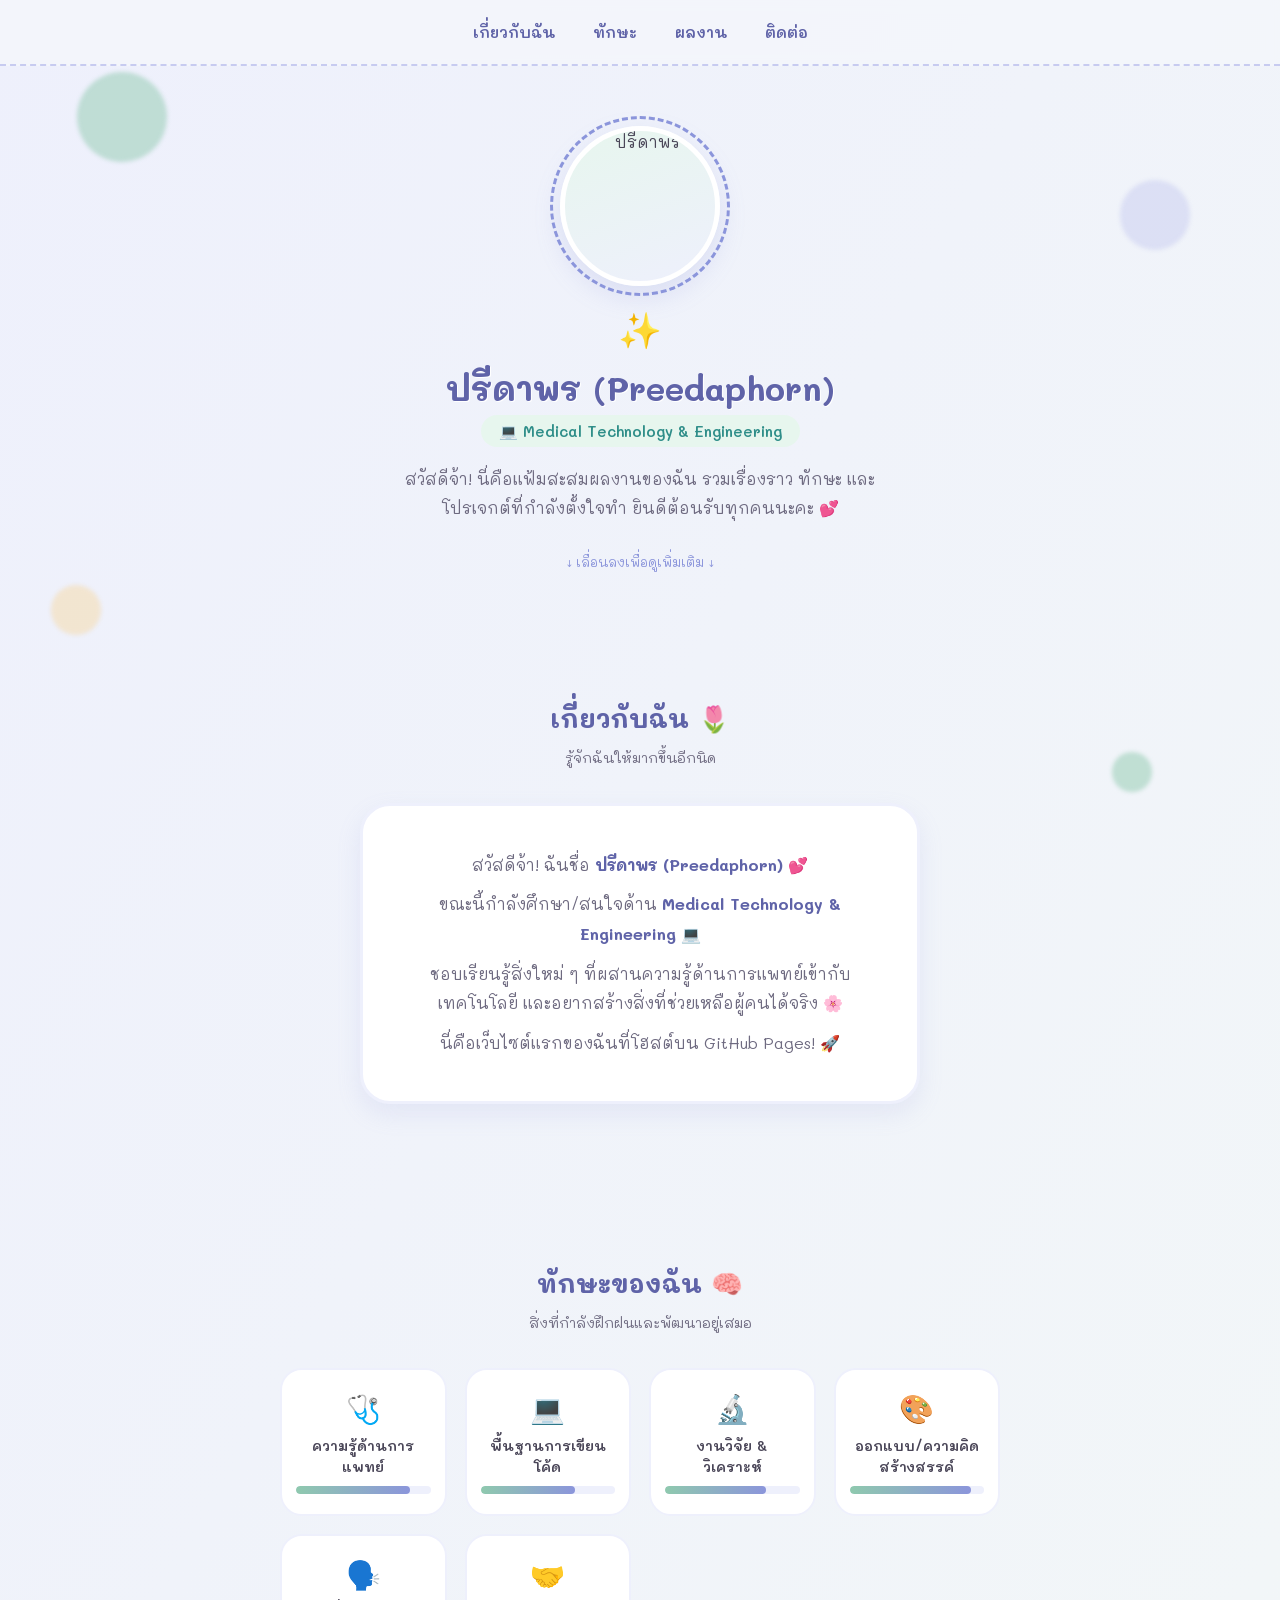
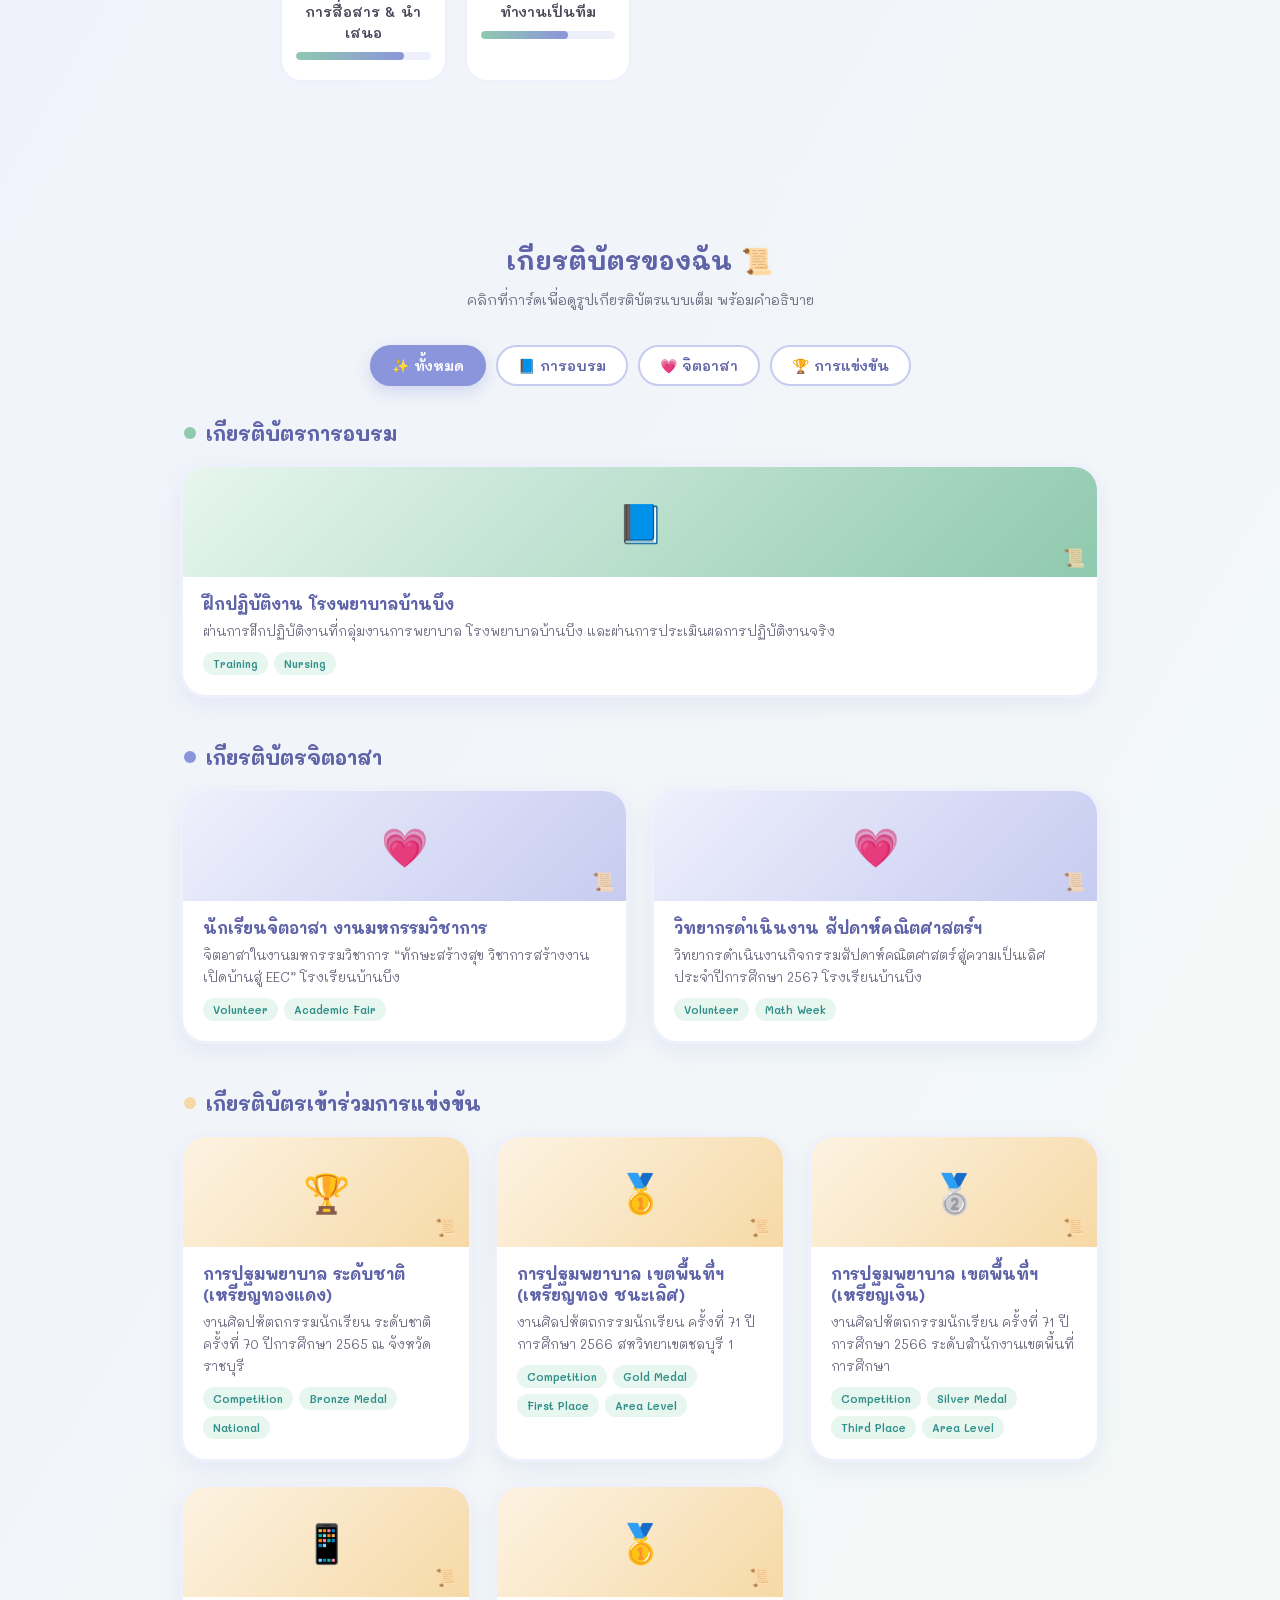
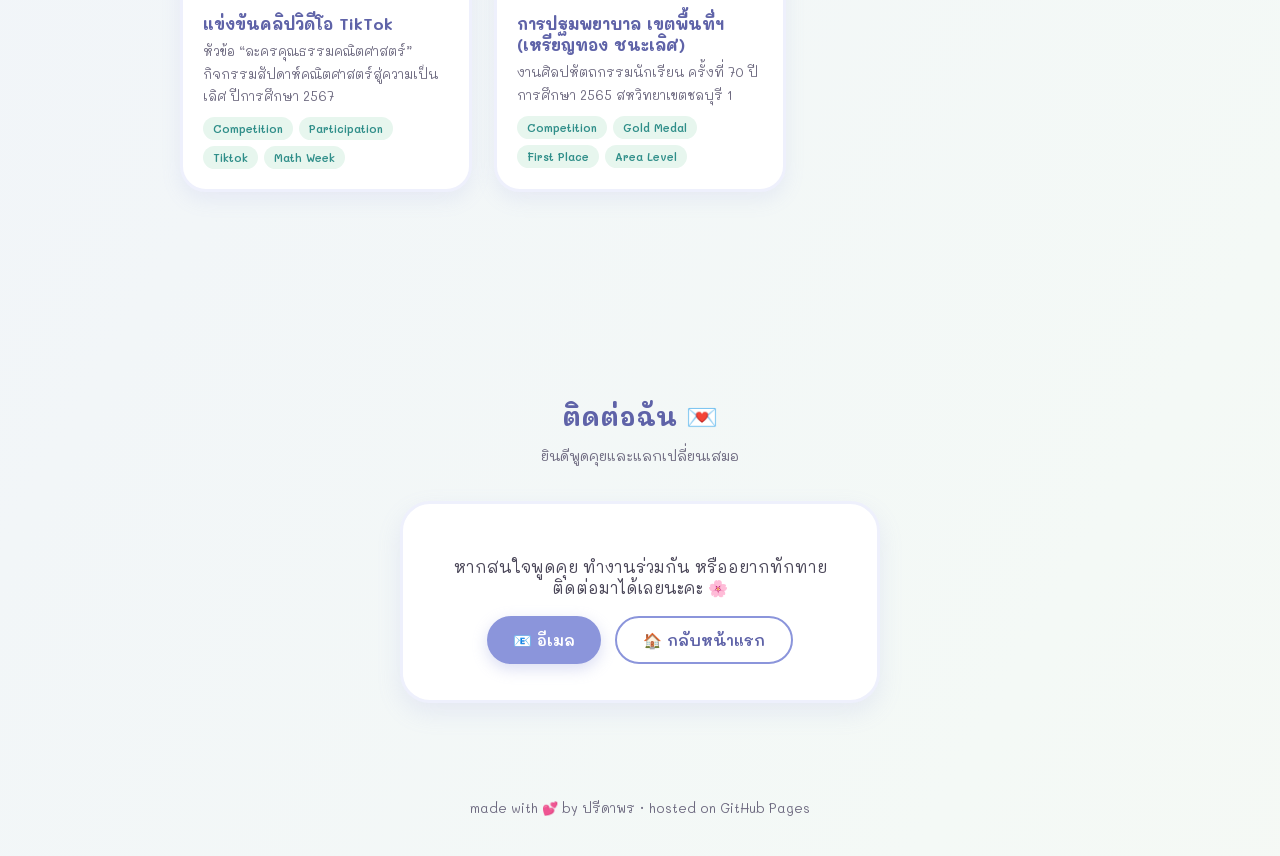
==== index.html @ 50e9978a "Update index.html" ====
<!DOCTYPE html>
<html lang="th">
<head>
<meta charset="UTF-8">
<meta name="viewport" content="width=device-width, initial-scale=1.0">
<title>ปรีดาพร — Portfolio ✨</title>

<link rel="preconnect" href="https://fonts.googleapis.com">
<link rel="preconnect" href="https://fonts.gstatic.com" crossorigin>
<link href="https://fonts.googleapis.com/css2?family=Mali:wght@400;600;700&display=swap" rel="stylesheet">

<style>
    :root{
        --pink: #8B95DB;
        --pink-deep: #5F63A8;
        --pink-pale: #EEF0FC;
        --pink-mid: #C7CBF0;
        --mint: #8FC9AE;
        --mint-pale: #E7F6EE;
        --yellow: #F6D9A6;
        --ink: #4A4658;
        --ink-soft: #6E6A80;
        --paper: #FFFFFF;
    }

    * { box-sizing: border-box; }

    html { scroll-behavior: smooth; }

    body {
        font-family: 'Mali', cursive, sans-serif;
        background: linear-gradient(120deg, #EEF0FC 0%, #F4F9F6 30%, #FBF6EC 60%, #EEF0FC 100%);
        background-size: 300% 300%;
        animation: bgShift 22s ease-in-out infinite;
        color: var(--ink);
        margin: 0;
        overflow-x: hidden;
    }
    @keyframes bgShift {
        0%, 100% { background-position: 0% 50%; }
        50% { background-position: 100% 50%; }
    }
    @media (prefers-reduced-motion: reduce) {
        body { animation: none; }
    }

    /* ---------- floating background blobs ---------- */
    .blob {
        position: fixed;
        border-radius: 50%;
        filter: blur(2px);
        opacity: 0.5;
        z-index: 0;
        animation: float 9s ease-in-out infinite;
    }
    .blob.b1 { width: 90px; height: 90px; background: var(--mint); top: 8%; left: 6%; animation-duration: 10s; }
    .blob.b2 { width: 50px; height: 50px; background: var(--yellow); top: 65%; left: 4%; animation-duration: 7s; animation-delay: 1s; }
    .blob.b3 { width: 70px; height: 70px; background: var(--pink-mid); top: 20%; right: 7%; animation-duration: 8s; animation-delay: 0.5s; }
    .blob.b4 { width: 40px; height: 40px; background: var(--mint); bottom: 12%; right: 10%; animation-duration: 11s; }
    @keyframes float {
        0%, 100% { transform: translateY(0) translateX(0) rotate(0deg); }
        50% { transform: translateY(-24px) translateX(12px) rotate(10deg); }
    }
    @media (prefers-reduced-motion: reduce) {
        .blob { animation: none; }
    }
    @media (max-width: 700px) {
        .blob { display: none; }
    }

    section { position: relative; z-index: 1; padding: 70px 20px; }

    /* ---------- nav ---------- */
    nav {
        position: sticky;
        top: 0;
        z-index: 10;
        display: flex;
        justify-content: center;
        gap: 6px;
        padding: 14px 10px;
        background: rgba(244, 246, 251, 0.85);
        backdrop-filter: blur(6px);
        border-bottom: 2px dashed var(--pink-mid);
        flex-wrap: wrap;
    }
    nav a {
        text-decoration: none;
        color: var(--pink-deep);
        font-weight: 600;
        font-size: 15px;
        padding: 8px 16px;
        border-radius: 20px;
        transition: background 0.25s ease, transform 0.2s ease;
    }
    nav a:hover { background: var(--pink-pale); transform: translateY(-2px); }

    /* ---------- hero ---------- */
    .hero {
        text-align: center;
        padding-top: 60px;
        padding-bottom: 40px;
    }
    .avatar-wrap {
        position: relative;
        width: 160px;
        height: 160px;
        margin: 0 auto 20px;
    }
    .avatar-ring {
        position: absolute;
        inset: -10px;
        border: 3px dashed var(--pink);
        border-radius: 50%;
        animation: spin 16s linear infinite;
    }
    @keyframes spin { to { transform: rotate(360deg); } }
    .avatar {
        width: 100%;
        height: 100%;
        border-radius: 50%;
        background: linear-gradient(160deg, var(--mint-pale), var(--pink-pale));
        display: flex;
        align-items: center;
        justify-content: center;
        overflow: hidden;
        border: 5px solid #fff;
        box-shadow: 0 10px 26px rgba(139, 149, 219, 0.22);
    }
    .avatar img {
        width: 100%;
        height: 100%;
        object-fit: cover;
    }
    .icon-welcome { font-size: 2.2rem; animation: bounce 2.4s ease-in-out infinite; }
    @keyframes bounce { 0%,100% { transform: translateY(0); } 50% { transform: translateY(-8px); } }

    .hero h1 {
        color: var(--pink-deep);
        font-size: 2.1rem;
        margin: 14px 0 6px;
        text-shadow: 1px 1px 0 #fff;
    }
    .hero .role {
        display: inline-block;
        background: var(--mint-pale);
        color: #2F8E89;
        font-weight: 600;
        padding: 6px 18px;
        border-radius: 20px;
        font-size: 15px;
        margin-bottom: 18px;
    }
    .hero p.tag {
        max-width: 480px;
        margin: 0 auto;
        font-size: 16px;
        line-height: 1.8;
        color: var(--ink-soft);
    }

    .scroll-hint {
        margin-top: 30px;
        font-size: 13px;
        color: var(--pink);
        animation: bounce 2s ease-in-out infinite;
    }

    /* ---------- reveal on scroll ---------- */
    .reveal {
        opacity: 0;
        transform: translateY(24px);
        transition: opacity 0.7s ease, transform 0.7s ease;
    }
    .reveal.in-view {
        opacity: 1;
        transform: translateY(0);
    }

    /* ---------- section headers ---------- */
    .section-title {
        text-align: center;
        color: var(--pink-deep);
        font-size: 1.6rem;
        margin-bottom: 8px;
    }
    .section-sub {
        text-align: center;
        color: var(--ink-soft);
        font-size: 14px;
        margin-bottom: 36px;
    }

    .wrap { max-width: 920px; margin: 0 auto; }

    /* ---------- about card ---------- */
    .about-card {
        background: var(--paper);
        border-radius: 30px;
        border: 3px solid var(--pink-pale);
        box-shadow: 0 10px 25px rgba(139, 149, 219, 0.14);
        padding: 34px 30px;
        max-width: 560px;
        margin: 0 auto;
        text-align: center;
        transition: transform 0.3s ease, box-shadow 0.3s ease;
    }
    .about-card:hover {
        transform: translateY(-5px);
        box-shadow: 0 15px 30px rgba(139, 149, 219, 0.22);
    }
    .about-card p { font-size: 16px; line-height: 1.85; color: var(--ink-soft); margin: 10px 0; }
    .about-card strong { color: var(--pink-deep); }

    /* ---------- skills ---------- */
    .skills-grid {
        display: grid;
        grid-template-columns: repeat(auto-fit, minmax(140px, 1fr));
        gap: 18px;
        max-width: 720px;
        margin: 0 auto;
    }
    .skill-chip {
        background: var(--paper);
        border: 2px solid var(--pink-pale);
        border-radius: 22px;
        padding: 20px 14px;
        text-align: center;
        transition: transform 0.25s ease, border-color 0.25s ease, box-shadow 0.25s ease;
    }
    .skill-chip:hover {
        transform: translateY(-6px) rotate(-1deg);
        border-color: var(--pink);
        box-shadow: 0 10px 20px rgba(139, 149, 219, 0.18);
    }
    .skill-chip .emoji { font-size: 28px; display: block; margin-bottom: 8px; }
    .skill-chip .name { font-weight: 600; color: var(--ink); font-size: 14px; }
    .skill-bar-bg {
        background: var(--pink-pale);
        border-radius: 10px;
        height: 8px;
        margin-top: 10px;
        overflow: hidden;
    }
    .skill-bar-fill {
        height: 100%;
        background: linear-gradient(90deg, var(--mint), var(--pink));
        border-radius: 10px;
        width: 0%;
        transition: width 1.2s ease;
    }
    .skill-chip.in-view .skill-bar-fill { width: var(--fill); }

    /* ---------- certificates ---------- */
    .cert-tabs {
        display: flex;
        justify-content: center;
        gap: 10px;
        flex-wrap: wrap;
        margin-bottom: 34px;
    }
    .cert-tab {
        border: 2px solid var(--pink-mid);
        background: var(--paper);
        color: var(--pink-deep);
        font-family: 'Mali', cursive, sans-serif;
        font-weight: 600;
        font-size: 14px;
        padding: 9px 20px;
        border-radius: 22px;
        cursor: pointer;
        transition: all 0.25s ease;
    }
    .cert-tab:hover { transform: translateY(-2px); }
    .cert-tab.active {
        background: var(--pink);
        border-color: var(--pink);
        color: #fff;
        box-shadow: 0 6px 16px rgba(139, 149, 219, 0.3);
    }

    .cert-group { margin-bottom: 46px; }
    .cert-group-title {
        display: flex;
        align-items: center;
        gap: 10px;
        color: var(--pink-deep);
        font-size: 1.25rem;
        margin: 0 0 18px;
        padding-left: 4px;
    }
    .cert-group-title .dot {
        width: 12px;
        height: 12px;
        border-radius: 50%;
        background: var(--mint);
        display: inline-block;
    }
    .cert-group.cat-training .dot { background: var(--mint); }
    .cert-group.cat-volunteer .dot { background: var(--pink); }
    .cert-group.cat-competition .dot { background: var(--yellow); }

    .projects-grid {
        display: grid;
        grid-template-columns: repeat(auto-fit, minmax(240px, 1fr));
        gap: 22px;
    }
    .project-card {
        background: var(--paper);
        border-radius: 26px;
        overflow: hidden;
        border: 3px solid var(--pink-pale);
        box-shadow: 0 8px 20px rgba(139, 149, 219, 0.12);
        transition: transform 0.3s ease, box-shadow 0.3s ease;
        position: relative;
    }
    .project-card:hover {
        transform: translateY(-8px) scale(1.02);
        box-shadow: 0 16px 30px rgba(139, 149, 219, 0.22);
    }
    .project-thumb {
        height: 110px;
        display: flex;
        align-items: center;
        justify-content: center;
        font-size: 38px;
        position: relative;
    }
    .project-thumb::after {
        content: "📜";
        position: absolute;
        bottom: 8px;
        right: 12px;
        font-size: 18px;
        opacity: 0.7;
    }
    .project-thumb.t1 { background: linear-gradient(135deg, var(--mint-pale), var(--mint)); }
    .project-thumb.t2 { background: linear-gradient(135deg, var(--pink-pale), var(--pink-mid)); }
    .project-thumb.t3 { background: linear-gradient(135deg, #FDF3E3, var(--yellow)); }
    .project-body { padding: 16px 20px 20px; }
    .project-body h3 { margin: 0 0 6px; color: var(--pink-deep); font-size: 16px; }
    .project-body p { margin: 0 0 10px; font-size: 13px; color: var(--ink-soft); line-height: 1.7; }
    .project-tags { display: flex; gap: 6px; flex-wrap: wrap; }
    .project-tags span {
        background: var(--mint-pale);
        color: #2F8E89;
        font-size: 11px;
        font-weight: 600;
        padding: 4px 10px;
        border-radius: 12px;
    }
    .project-card[data-cat] { cursor: pointer; }
    .project-card[data-cat]::before {
        content: "🔍 คลิกดูเกียรติบัตร";
        position: absolute;
        top: 10px;
        right: 10px;
        background: rgba(255,255,255,0.9);
        color: var(--pink-deep);
        font-size: 11px;
        font-weight: 600;
        padding: 4px 10px;
        border-radius: 12px;
        opacity: 0;
        transform: translateY(-4px);
        transition: opacity 0.25s ease, transform 0.25s ease;
        pointer-events: none;
    }
    .project-card[data-cat]:hover::before {
        opacity: 1;
        transform: translateY(0);
    }

    /* ---------- certificate modal ---------- */
    .cert-modal {
        display: none;
        position: fixed;
        inset: 0;
        z-index: 100;
        background: rgba(74, 70, 88, 0.55);
        backdrop-filter: blur(3px);
        align-items: center;
        justify-content: center;
        padding: 24px;
        opacity: 0;
        transition: opacity 0.25s ease;
    }
    .cert-modal.open {
        display: flex;
        opacity: 1;
    }
    .cert-modal-box {
        background: var(--paper);
        border-radius: 28px;
        max-width: 520px;
        width: 100%;
        max-height: 88vh;
        overflow-y: auto;
        padding: 26px;
        position: relative;
        border: 3px solid var(--pink-pale);
        box-shadow: 0 20px 50px rgba(74, 70, 88, 0.3);
        transform: scale(0.92) translateY(10px);
        transition: transform 0.28s ease;
    }
    .cert-modal.open .cert-modal-box {
        transform: scale(1) translateY(0);
    }
    .cert-modal-close {
        position: absolute;
        top: 14px;
        right: 16px;
        background: var(--pink-pale);
        color: var(--pink-deep);
        border: none;
        width: 32px;
        height: 32px;
        border-radius: 50%;
        font-size: 18px;
        line-height: 1;
        cursor: pointer;
        font-family: 'Mali', cursive, sans-serif;
        transition: background 0.2s ease, transform 0.2s ease;
    }
    .cert-modal-close:hover {
        background: var(--pink-mid);
        transform: rotate(90deg);
    }
    .cert-modal-img {
        width: 100%;
        border-radius: 18px;
        border: 3px solid var(--pink-pale);
        margin-bottom: 18px;
        display: block;
        background: var(--pink-pale);
    }
    .cert-modal-badge {
        display: inline-block;
        background: var(--mint-pale);
        color: #2F8E89;
        font-size: 12px;
        font-weight: 600;
        padding: 4px 12px;
        border-radius: 12px;
        margin-bottom: 10px;
    }
    .cert-modal-box h3 {
        color: var(--pink-deep);
        margin: 0 0 10px;
        font-size: 19px;
    }
    .cert-modal-box p {
        color: var(--ink-soft);
        font-size: 15px;
        line-height: 1.8;
        margin: 0;
    }

    /* ---------- contact ---------- */
    .contact-card {
        background: var(--paper);
        border-radius: 30px;
        border: 3px solid var(--pink-pale);
        box-shadow: 0 10px 25px rgba(139, 149, 219, 0.14);
        padding: 36px 30px;
        max-width: 480px;
        margin: 0 auto;
        text-align: center;
    }
    .contact-links {
        display: flex;
        justify-content: center;
        gap: 14px;
        flex-wrap: wrap;
        margin-top: 18px;
    }
    .btn {
        display: inline-flex;
        align-items: center;
        gap: 8px;
        background: var(--pink);
        color: white;
        padding: 12px 26px;
        text-decoration: none;
        border-radius: 25px;
        font-weight: 600;
        font-size: 15px;
        box-shadow: 0 5px 15px rgba(139, 149, 219, 0.32);
        transition: all 0.3s ease;
    }
    .btn:hover {
        background: var(--pink-deep);
        transform: translateY(-2px);
        box-shadow: 0 8px 20px rgba(95, 99, 168, 0.35);
    }
    .btn.outline {
        background: transparent;
        color: var(--pink-deep);
        border: 2px solid var(--pink);
        box-shadow: none;
    }
    .btn.outline:hover { background: var(--pink-pale); }

    footer {
        text-align: center;
        padding: 26px 20px 40px;
        font-size: 13px;
        color: var(--ink-soft);
        position: relative;
        z-index: 1;
    }
</style>
</head>
<body>

<div class="blob b1"></div>
<div class="blob b2"></div>
<div class="blob b3"></div>
<div class="blob b4"></div>

<nav>
    <a href="#about">เกี่ยวกับฉัน</a>
    <a href="#skills">ทักษะ</a>
    <a href="#projects">ผลงาน</a>
    <a href="#contact">ติดต่อ</a>
</nav>

<section class="hero">
    <div class="avatar-wrap">
        <div class="avatar-ring"></div>
        <div class="avatar"><img src="profile.jpg" alt="ปรีดาพร"></div>
    </div>
    <div class="icon-welcome">✨</div>
    <h1>ปรีดาพร (Preedaphorn)</h1>
    <span class="role">💻 Medical Technology & Engineering</span>
    <p class="tag">สวัสดีจ้า! นี่คือแฟ้มสะสมผลงานของฉัน รวมเรื่องราว ทักษะ และโปรเจกต์ที่กำลังตั้งใจทำ ยินดีต้อนรับทุกคนนะคะ 💕</p>
    <div class="scroll-hint">↓ เลื่อนลงเพื่อดูเพิ่มเติม ↓</div>
</section>

<section id="about">
    <h2 class="section-title reveal">เกี่ยวกับฉัน 🌷</h2>
    <p class="section-sub reveal">รู้จักฉันให้มากขึ้นอีกนิด</p>
    <div class="about-card reveal">
        <p>สวัสดีจ้า! ฉันชื่อ <strong>ปรีดาพร (Preedaphorn)</strong> 💕</p>
        <p>ขณะนี้กำลังศึกษา/สนใจด้าน <strong>Medical Technology & Engineering</strong> 💻</p>
        <p>ชอบเรียนรู้สิ่งใหม่ ๆ ที่ผสานความรู้ด้านการแพทย์เข้ากับเทคโนโลยี และอยากสร้างสิ่งที่ช่วยเหลือผู้คนได้จริง 🌸</p>
        <p>นี่คือเว็บไซต์แรกของฉันที่โฮสต์บน GitHub Pages! 🚀</p>
    </div>
</section>

<section id="skills">
    <h2 class="section-title reveal">ทักษะของฉัน 🧠</h2>
    <p class="section-sub reveal">สิ่งที่กำลังฝึกฝนและพัฒนาอยู่เสมอ</p>
    <div class="skills-grid">
        <div class="skill-chip reveal" style="--fill:85%">
            <span class="emoji">🩺</span>
            <span class="name">ความรู้ด้านการแพทย์</span>
            <div class="skill-bar-bg"><div class="skill-bar-fill"></div></div>
        </div>
        <div class="skill-chip reveal" style="--fill:70%">
            <span class="emoji">💻</span>
            <span class="name">พื้นฐานการเขียนโค้ด</span>
            <div class="skill-bar-bg"><div class="skill-bar-fill"></div></div>
        </div>
        <div class="skill-chip reveal" style="--fill:75%">
            <span class="emoji">🔬</span>
            <span class="name">งานวิจัย & วิเคราะห์</span>
            <div class="skill-bar-bg"><div class="skill-bar-fill"></div></div>
        </div>
        <div class="skill-chip reveal" style="--fill:90%">
            <span class="emoji">🎨</span>
            <span class="name">ออกแบบ/ความคิดสร้างสรรค์</span>
            <div class="skill-bar-bg"><div class="skill-bar-fill"></div></div>
        </div>
        <div class="skill-chip reveal" style="--fill:80%">
            <span class="emoji">🗣️</span>
            <span class="name">การสื่อสาร & นำเสนอ</span>
            <div class="skill-bar-bg"><div class="skill-bar-fill"></div></div>
        </div>
        <div class="skill-chip reveal" style="--fill:65%">
            <span class="emoji">🤝</span>
            <span class="name">ทำงานเป็นทีม</span>
            <div class="skill-bar-bg"><div class="skill-bar-fill"></div></div>
        </div>
    </div>
</section>

<section id="projects">
    <h2 class="section-title reveal">เกียรติบัตรของฉัน 📜</h2>
    <p class="section-sub reveal">คลิกที่การ์ดเพื่อดูรูปเกียรติบัตรแบบเต็ม พร้อมคำอธิบาย</p>

    <div class="cert-tabs reveal">
        <button class="cert-tab active" data-filter="all">✨ ทั้งหมด</button>
        <button class="cert-tab" data-filter="training">📘 การอบรม</button>
        <button class="cert-tab" data-filter="volunteer">💗 จิตอาสา</button>
        <button class="cert-tab" data-filter="competition">🏆 การแข่งขัน</button>
    </div>

    <div class="wrap">

        <div class="cert-group cat-training" data-group="training">
            <h3 class="cert-group-title reveal"><span class="dot"></span> เกียรติบัตรการอบรม</h3>
            <div class="projects-grid">
                <div class="project-card reveal" data-cat="training"
                     data-img="training-1.jpg"
                     data-badge="📘 เกียรติบัตรการอบรม"
                     data-title="ฝึกปฏิบัติงาน กลุ่มงานการพยาบาล โรงพยาบาลบ้านบึง"
                     data-desc="หนังสือรับรองว่า นางสาวปรีดาพร แย้มคุ้ม ได้ผ่านการฝึกปฏิบัติงานที่กลุ่มงานการพยาบาล โรงพยาบาลบ้านบึง ซึ่งเป็นโรงพยาบาลของรัฐบาล ระหว่างวันที่ 1, 5-8 พฤษภาคม 2569 และผ่านการประเมินผลการปฏิบัติงานจริง ออกให้ ณ วันที่ 14 พฤษภาคม พ.ศ. 2569 โดยผู้อำนวยการโรงพยาบาลบ้านบึง">
                    <div class="project-thumb t1">📘</div>
                    <div class="project-body">
                        <h3>ฝึกปฏิบัติงาน โรงพยาบาลบ้านบึง</h3>
                        <p>ผ่านการฝึกปฏิบัติงานที่กลุ่มงานการพยาบาล โรงพยาบาลบ้านบึง และผ่านการประเมินผลการปฏิบัติงานจริง</p>
                        <div class="project-tags"><span>Training</span><span>Nursing</span></div>
                    </div>
                </div>
            </div>
        </div>

        <div class="cert-group cat-volunteer" data-group="volunteer">
            <h3 class="cert-group-title reveal"><span class="dot"></span> เกียรติบัตรจิตอาสา</h3>
            <div class="projects-grid">
                <div class="project-card reveal" data-cat="volunteer"
                     data-img="volunteer-1.jpg"
                     data-badge="💗 เกียรติบัตรจิตอาสา"
                     data-title="นักเรียนจิตอาสา งานมหกรรมวิชาการ"
                     data-desc="โรงเรียนบ้านบึง “อุตสาหกรรมนุเคราะห์” มอบเกียรติบัตรฉบับนี้ไว้เพื่อแสดงว่า นางสาวปรีดาพร แย้มคุ้ม เป็นนักเรียนจิตอาสาในงานมหกรรมวิชาการ “ทักษะสร้างสุข วิชาการสร้างงาน เปิดบ้านสู่ EEC” ให้ไว้ ณ วันที่ 20 กุมภาพันธ์ 2568">
                    <div class="project-thumb t2">💗</div>
                    <div class="project-body">
                        <h3>นักเรียนจิตอาสา งานมหกรรมวิชาการ</h3>
                        <p>จิตอาสาในงานมหกรรมวิชาการ “ทักษะสร้างสุข วิชาการสร้างงาน เปิดบ้านสู่ EEC” โรงเรียนบ้านบึง</p>
                        <div class="project-tags"><span>Volunteer</span><span>Academic Fair</span></div>
                    </div>
                </div>
                <div class="project-card reveal" data-cat="volunteer"
                     data-img="volunteer-2.jpg"
                     data-badge="💗 เกียรติบัตรจิตอาสา"
                     data-title="วิทยากรดำเนินงาน สัปดาห์คณิตศาสตร์สู่ความเป็นเลิศ"
                     data-desc="โรงเรียนบ้านบึง “อุตสาหกรรมนุเคราะห์” มอบเกียรติบัตรฉบับนี้ไว้เพื่อแสดงว่า นางสาวปรีดาพร แย้มคุ้ม เป็นวิทยากรดำเนินงานกิจกรรมสัปดาห์คณิตศาสตร์สู่ความเป็นเลิศ ประจำปีการศึกษา 2567 วันที่ 23-25 กรกฎาคม พ.ศ. 2567 ให้ไว้ ณ วันที่ 25 กรกฎาคม พ.ศ. 2567">
                    <div class="project-thumb t2">💗</div>
                    <div class="project-body">
                        <h3>วิทยากรดำเนินงาน สัปดาห์คณิตศาสตร์ฯ</h3>
                        <p>วิทยากรดำเนินงานกิจกรรมสัปดาห์คณิตศาสตร์สู่ความเป็นเลิศ ประจำปีการศึกษา 2567 โรงเรียนบ้านบึง</p>
                        <div class="project-tags"><span>Volunteer</span><span>Math Week</span></div>
                    </div>
                </div>
            </div>
        </div>

        <div class="cert-group cat-competition" data-group="competition">
            <h3 class="cert-group-title reveal"><span class="dot"></span> เกียรติบัตรเข้าร่วมการแข่งขัน</h3>
            <div class="projects-grid">
                
                <!-- รางวัลที่ 1: งานศิลปหัตถกรรมนักเรียน ระดับชาติ ครั้งที่ 70 (เหรียญทองแดง) -->
                <div class="project-card reveal" data-cat="competition"
                     data-img="IMG_1741.jpeg"
                     data-badge="🏆 การแข่งขันระดับชาติ"
                     data-title="งานศิลปหัตถกรรมนักเรียน ระดับชาติ ครั้งที่ 70 (เหรียญทองแดง)"
                     data-desc="สำนักงานคณะกรรมการการศึกษาขั้นพื้นฐาน กระทรวงศึกษาธิการ ขอมอบเกียรติบัตรฉบับนี้ไว้เพื่อแสดงว่า เด็กหญิงปรีดาพร แย้มคุ้ม โรงเรียนบ้านบึง “อุตสาหกรรมนุเคราะห์” ได้รับรางวัลระดับเหรียญทองแดง กิจกรรม การแข่งขันการปฐมพยาบาล ระดับชั้น ม.1 - ม.3 งานศิลปหัตถกรรมนักเรียน ระดับชาติ ครั้งที่ 70 ปีการศึกษา 2565 ภาคกลางและภาคตะวันออก ณ จังหวัดราชบุรี ระหว่างวันที่ 25-27 มกราคม พุทธศักราช 2566 ลงนามโดย นายอัมพะ พินะสา (เลขาธิการคณะกรรมการการศึกษาขั้นพื้นฐาน)">
                    <div class="project-thumb t3">🏆</div>
                    <div class="project-body">
                        <h3>การปฐมพยาบาล ระดับชาติ (เหรียญทองแดง)</h3>
                        <p>งานศิลปหัตถกรรมนักเรียน ระดับชาติ ครั้งที่ 70 ปีการศึกษา 2565 ณ จังหวัดราชบุรี</p>
                        <div class="project-tags"><span>Competition</span><span>Bronze Medal</span><span>National</span></div>
                    </div>
                </div>

                <!-- รางวัลที่ 2: งานศิลปหัตถกรรมนักเรียน ครั้งที่ 71 ระดับเขตพื้นที่ (เหรียญทอง ชนะเลิศ) -->
                <div class="project-card reveal" data-cat="competition"
                     data-img="IMG_1742.jpeg"
                     data-badge="🏆 การแข่งขันระดับเขตพื้นที่"
                     data-title="งานศิลปหัตถกรรมนักเรียน ครั้งที่ 71 (เหรียญทอง ชนะเลิศ)"
                     data-desc="สำนักงานเขตพื้นที่การศึกษามัธยมศึกษาชลบุรี ระยอง สหวิทยาเขตชลบุรี 1 ขอมอบเกียรติบัตรฉบับนี้ไว้เพื่อแสดงว่า เด็กหญิงปรีดาพร แย้มคุ้ม โรงเรียนบ้านบึง “อุตสาหกรรมนุเคราะห์” ได้รับรางวัลระดับเหรียญทอง ชนะเลิศ กิจกรรม การแข่งขันการปฐมพยาบาล ระดับชั้น ม.1 - ม.3 งานศิลปหัตถกรรมนักเรียน ครั้งที่ 71 ปีการศึกษา 2566 ระดับเขตพื้นที่การศึกษา สหวิทยาเขตชลบุรี 1 ระหว่างวันที่ 13-16 พฤศจิกายน พ.ศ. 2566 ณ สหวิทยาเขตชลบุรี 1 ลงนามโดย นางสาวรุ่งทิพย์ พรหมศิริ (ผู้อำนวยการโรงเรียนชลราษฎรอำรุง ประธานสหวิทยาเขตชลบุรี 1)">
                    <div class="project-thumb t3">🥇</div>
                    <div class="project-body">
                        <h3>การปฐมพยาบาล เขตพื้นที่ฯ (เหรียญทอง ชนะเลิศ)</h3>
                        <p>งานศิลปหัตถกรรมนักเรียน ครั้งที่ 71 ปีการศึกษา 2566 สหวิทยาเขตชลบุรี 1</p>
                        <div class="project-tags"><span>Competition</span><span>Gold Medal</span><span>First Place</span><span>Area Level</span></div>
                    </div>
                </div>

                <!-- รางวัลที่ 3: งานศิลปหัตถกรรมนักเรียน ครั้งที่ 71 ระดับเขตพื้นที่ (เหรียญเงิน รองชนะเลิศอันดับที่ 2) -->
                <div class="project-card reveal" data-cat="competition"
                     data-img="IMG_1739.jpeg"
                     data-badge="🏆 การแข่งขันระดับเขตพื้นที่"
                     data-title="งานศิลปหัตถกรรมนักเรียน ครั้งที่ 71 (เหรียญเงิน รองชนะเลิศอันดับ 2)"
                     data-desc="สำนักงานเขตพื้นที่การศึกษามัธยมศึกษาชลบุรี ระยอง ขอมอบเกียรติบัตรฉบับนี้ไว้เพื่อแสดงว่า เด็กหญิงปรีดาพร แย้มคุ้ม โรงเรียนบ้านบึง “อุตสาหกรรมนุเคราะห์” ได้รับรางวัลระดับเหรียญเงิน รองชนะเลิศอันดับที่ 2 กิจกรรม การแข่งขันการปฐมพยาบาล ระดับชั้น ม.1 - ม.3 งานศิลปหัตถกรรมนักเรียน ครั้งที่ 71 ปีการศึกษา 2566 ระดับเขตพื้นที่การศึกษา ระหว่างวันที่ 24-26 มกราคม พุทธศักราช 2567 ลงนามโดย นางนิสา บรรจงการ (ผู้อำนวยการสำนักงานเขตพื้นที่การศึกษามัธยมศึกษาชลบุรี ระยอง)">
                    <div class="project-thumb t3">🥈</div>
                    <div class="project-body">
                        <h3>การปฐมพยาบาล เขตพื้นที่ฯ (เหรียญเงิน)</h3>
                        <p>งานศิลปหัตถกรรมนักเรียน ครั้งที่ 71 ปีการศึกษา 2566 ระดับสำนักงานเขตพื้นที่การศึกษา</p>
                        <div class="project-tags"><span>Competition</span><span>Silver Medal</span><span>Third Place</span><span>Area Level</span></div>
                    </div>
                </div>

                <!-- รางวัลที่ 4: แข่งขันคลิปวิดีโอ TikTok หัวข้อ "ละครคุณธรรมคณิตศาสตร์" -->
                <div class="project-card reveal" data-cat="competition"
                     data-img="IMG_1738.jpeg
                     data-badge="🏆 การแข่งขันภายในโรงเรียน"
                     data-title="แข่งขันคลิปวิดีโอ TikTok “ละครคุณธรรมคณิตศาสตร์”"
                     data-desc="โรงเรียนบ้านบึง “อุตสาหกรรมนุเคราะห์” มอบเกียรติบัตรฉบับนี้ไว้เพื่อแสดงว่า นางสาวปรีดาพร แย้มคุ้ม ได้เข้าร่วมการแข่งขัน คลิปวิดีโอ TikTok หัวข้อ “ละครคุณธรรมคณิตศาสตร์” เนื่องในกิจกรรมสัปดาห์คณิตศาสตร์สู่ความเป็นเลิศ ประจำปีการศึกษา 2567 ให้ไว้ ณ วันที่ 25 กรกฎาคม พ.ศ. 2567 ลงนามโดย นายเอกบรรจง บุญผ่อง (ผู้อำนวยการโรงเรียนบ้านบึง “อุตสาหกรรมนุเคราะห์”)">
                    <div class="project-thumb t3">📱</div>
                    <div class="project-body">
                        <h3>แข่งขันคลิปวิดีโอ TikTok</h3>
                        <p>หัวข้อ “ละครคุณธรรมคณิตศาสตร์” กิจกรรมสัปดาห์คณิตศาสตร์สู่ความเป็นเลิศ ปีการศึกษา 2567</p>
                        <div class="project-tags"><span>Competition</span><span>Participation</span><span>Tiktok</span><span>Math Week</span></div>
                    </div>
                </div>

                <!-- รางวัลที่ 5: งานศิลปหัตถกรรมนักเรียน ครั้งที่ 70 ระดับเขตพื้นที่ (เหรียญทอง ชนะเลิศ) -->
                <div class="project-card reveal" data-cat="competition"
                     data-img="image_5.png"
                     data-badge="🏆 การแข่งขันระดับเขตพื้นที่"
                     data-title="งานศิลปหัตถกรรมนักเรียน ครั้งที่ 70 (เหรียญทอง ชนะเลิศ)"
                     data-desc="สำนักงานเขตพื้นที่การศึกษามัธยมศึกษาชลบุรี ระยอง สหวิทยาเขตชลบุรี 1 ขอมอบเกียรติบัตรฉบับนี้ไว้เพื่อแสดงว่า เด็กหญิงปรีดาพร แย้มคุ้ม โรงเรียนบ้านบึง “อุตสาหกรรมนุเคราะห์” ได้รับรางวัลระดับเหรียญทอง ชนะเลิศ กิจกรรม การแข่งขันการปฐมพยาบาล ระดับชั้น ม.1 - ม.3 งานศิลปหัตถกรรมนักเรียน ครั้งที่ 70 ปีการศึกษา 2565 ระดับเขตพื้นที่การศึกษา สหวิทยาเขตชลบุรี 1 ระหว่างวันที่ 14-16 ธันวาคม พ.ศ. 2565 ณ สหวิทยาเขตชลบุรี 1 ลงนามโดย นางสาวรุ่งทิพย์ พรหมศิริ (ผู้อำนวยการโรงเรียนชลราษฎรอำรุง ประธานสหวิทยาเขตชลบุรี 1)">
                    <div class="project-thumb t3">🥇</div>
                    <div class="project-body">
                        <h3>การปฐมพยาบาล เขตพื้นที่ฯ (เหรียญทอง ชนะเลิศ)</h3>
                        <p>งานศิลปหัตถกรรมนักเรียน ครั้งที่ 70 ปีการศึกษา 2565 สหวิทยาเขตชลบุรี 1</p>
                        <div class="project-tags"><span>Competition</span><span>Gold Medal</span><span>First Place</span><span>Area Level</span></div>
                    </div>
                </div>

            </div>
        </div>

    </div>
</section>

<div class="cert-modal" id="certModal">
    <div class="cert-modal-box">
        <button class="cert-modal-close" id="certModalClose">&times;</button>
        <img class="cert-modal-img" id="certModalImg" src="" alt="เกียรติบัตร">
        <span class="cert-modal-badge" id="certModalBadge"></span>
        <h3 id="certModalTitle"></h3>
        <p id="certModalDesc"></p>
    </div>
</div>

<section id="contact">
    <h2 class="section-title reveal">ติดต่อฉัน 💌</h2>
    <p class="section-sub reveal">ยินดีพูดคุยและแลกเปลี่ยนเสมอ</p>
    <div class="contact-card reveal">
        <p>หากสนใจพูดคุย ทำงานร่วมกัน หรืออยากทักทาย ติดต่อมาได้เลยนะคะ 🌸</p>
        <div class="contact-links">
            <a href="mailto:your-email@example.com" class="btn">📧 อีเมล</a>
            <a href="index.html" class="btn outline">🏠 กลับหน้าแรก</a>
        </div>
    </div>
</section>

<footer>
    made with 💕 by ปรีดาพร &middot; hosted on GitHub Pages
</footer>

<script>
    const revealEls = document.querySelectorAll('.reveal');
    const observer = new IntersectionObserver((entries) => {
        entries.forEach(entry => {
            if (entry.isIntersecting) {
                entry.target.classList.add('in-view');
            }
        });
    }, { threshold: 0.15 });
    revealEls.forEach(el => observer.observe(el));

    // certificate category filter
    const tabs = document.querySelectorAll('.cert-tab');
    const groups = document.querySelectorAll('.cert-group');
    tabs.forEach(tab => {
        tab.addEventListener('click', () => {
            tabs.forEach(t => t.classList.remove('active'));
            tab.classList.add('active');
            const filter = tab.dataset.filter;
            groups.forEach(group => {
                if (filter === 'all' || group.dataset.group === filter) {
                    group.style.display = '';
                } else {
                    group.style.display = 'none';
                }
            });
        });
    });

    // certificate click-to-view modal
    const certModal = document.getElementById('certModal');
    const certModalImg = document.getElementById('certModalImg');
    const certModalBadge = document.getElementById('certModalBadge');
    const certModalTitle = document.getElementById('certModalTitle');
    const certModalDesc = document.getElementById('certModalDesc');
    const certModalClose = document.getElementById('certModalClose');

    document.querySelectorAll('.project-card[data-cat]').forEach(card => {
        card.addEventListener('click', () => {
            certModalImg.src = card.dataset.img;
            certModalImg.alt = card.dataset.title || 'เกียรติบัตร';
            certModalBadge.textContent = card.dataset.badge || '';
            certModalTitle.textContent = card.dataset.title || '';
            certModalDesc.textContent = card.dataset.desc || '';
            certModal.classList.add('open');
            document.body.style.overflow = 'hidden';
        });
    });

    // ปิด Modal เมื่อคลิกปุ่มกากบาท พื้นหลัง หรือกด ESC
    function closeCertModal() {
        certModal.classList.remove('open');
        document.body.style.overflow = '';
    }
    certModalClose.addEventListener('click', closeCertModal);
    certModal.addEventListener('click', (e) => {
        if (e.target === certModal) closeCertModal();
    });
    document.addEventListener('keydown', (e) => {
        if (e.key === 'Escape') closeCertModal();
    });
</script>

</body>
</html>
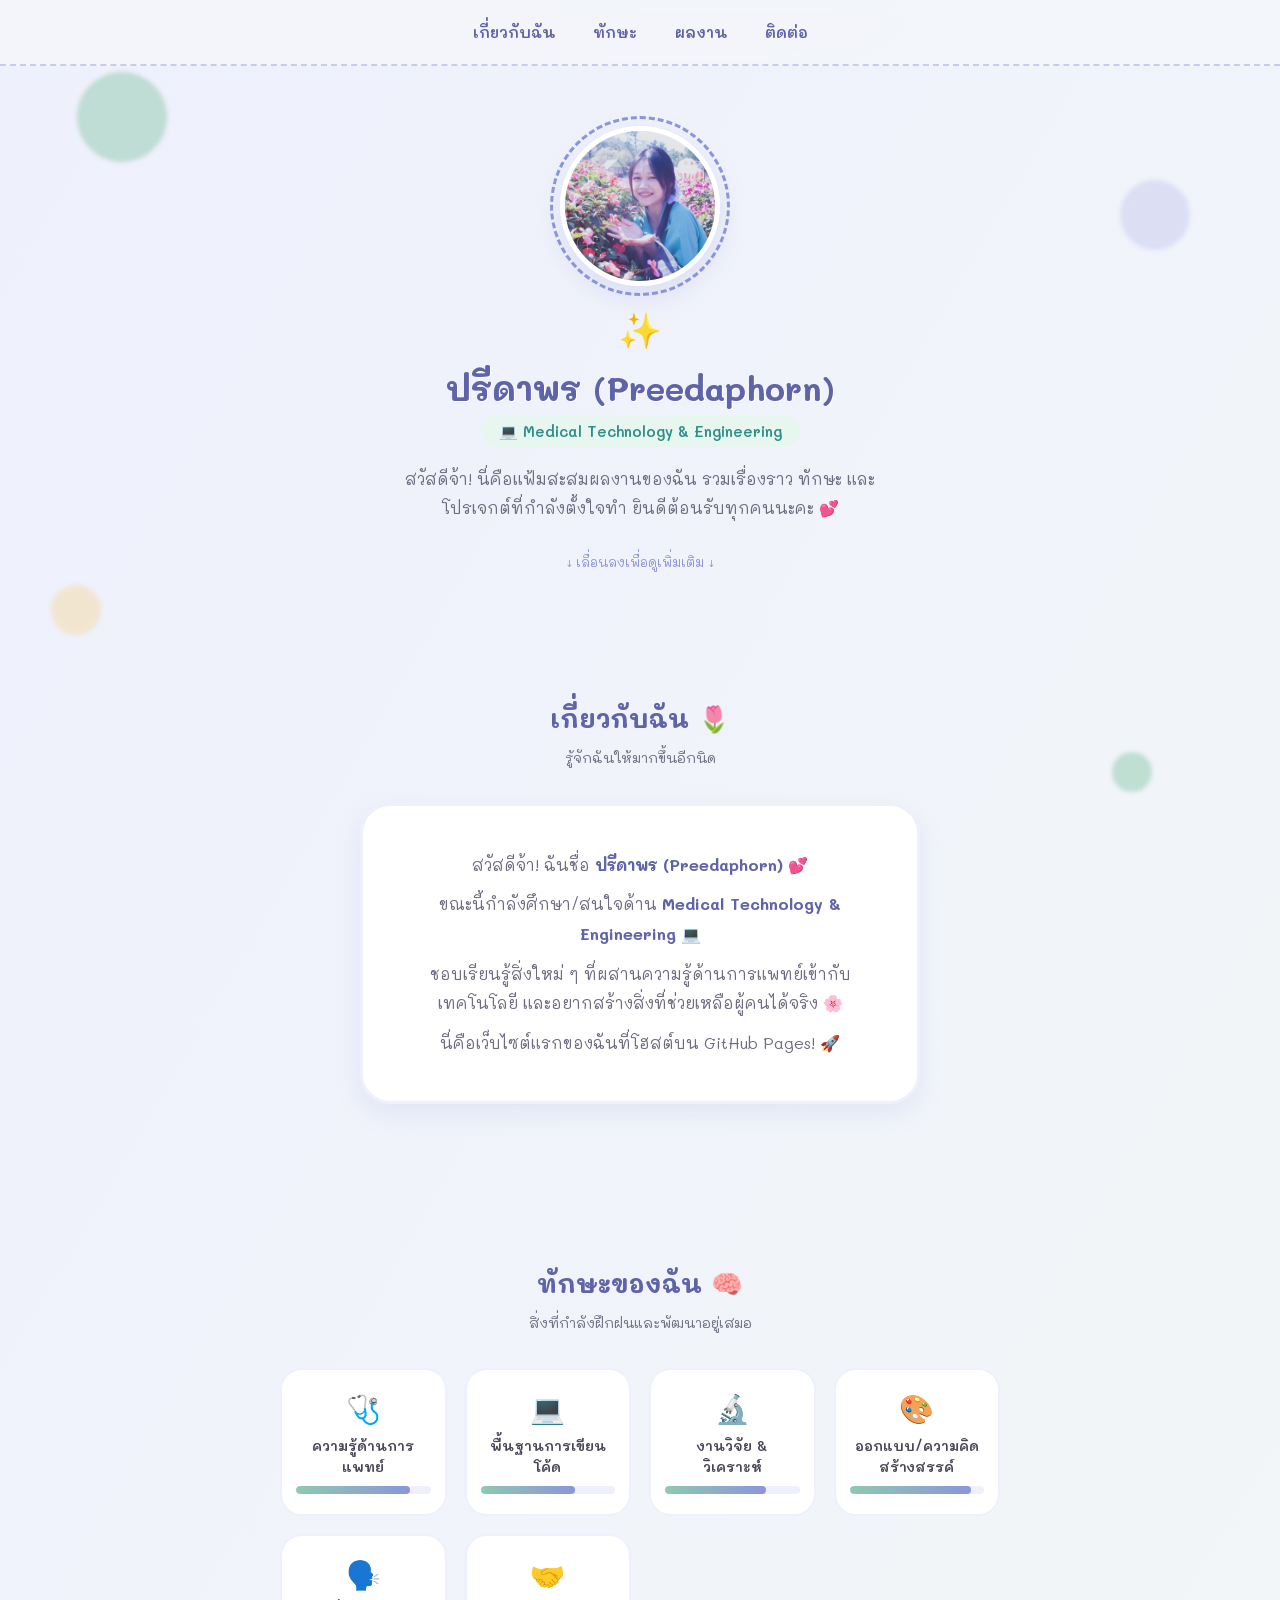
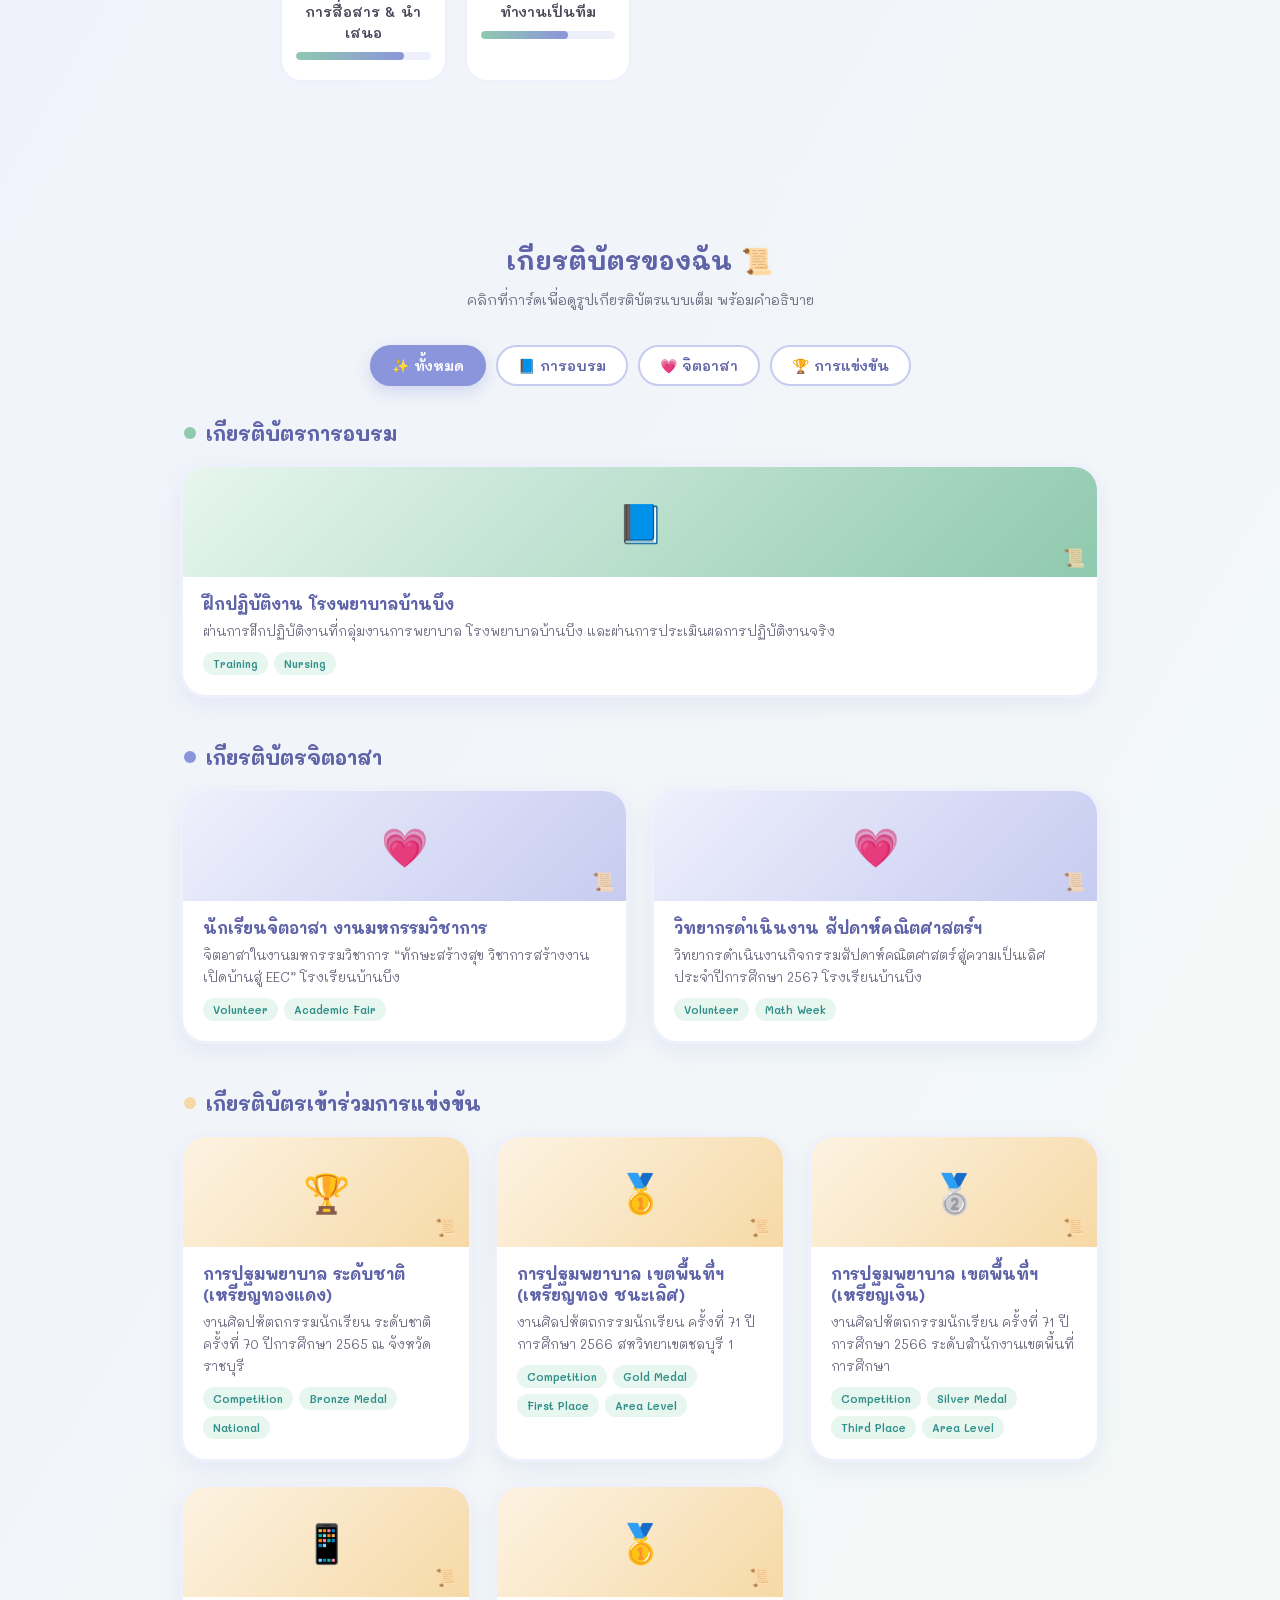
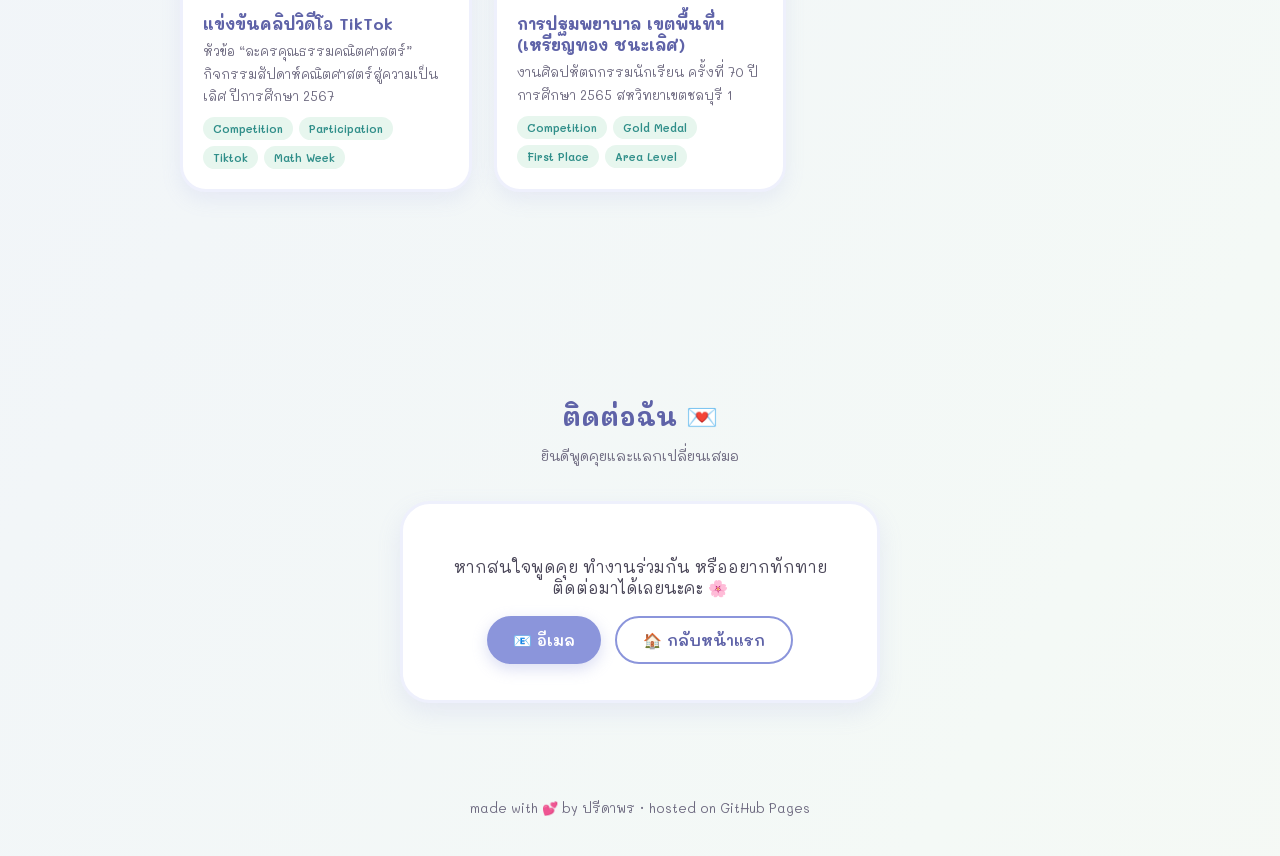
==== commit 9267d3d4: "Update index.html" ====
--- a/index.html
+++ b/index.html
@@ -517,7 +517,6 @@
 <div class="blob b2"></div>
 <div class="blob b3"></div>
 <div class="blob b4"></div>
-
 <nav>
     <a href="#about">เกี่ยวกับฉัน</a>
     <a href="#skills">ทักษะ</a>
@@ -525,10 +524,11 @@
     <a href="#contact">ติดต่อ</a>
 </nav>
 
+
 <section class="hero">
     <div class="avatar-wrap">
         <div class="avatar-ring"></div>
-        <div class="avatar"><img src="profile.jpg" alt="ปรีดาพร"></div>
+        <div class="avatar"><img src="IMG_1743.jpeg" alt="ปรีดาพร"></div>
     </div>
     <div class="icon-welcome">✨</div>
     <h1>ปรีดาพร (Preedaphorn)</h1>
@@ -539,6 +539,8 @@
 
 <section id="about">
     <h2 class="section-title reveal">เกี่ยวกับฉัน 🌷</h2>
+    
+
     <p class="section-sub reveal">รู้จักฉันให้มากขึ้นอีกนิด</p>
     <div class="about-card reveal">
         <p>สวัสดีจ้า! ฉันชื่อ <strong>ปรีดาพร (Preedaphorn)</strong> 💕</p>
@@ -694,7 +696,7 @@
 
                 <!-- รางวัลที่ 4: แข่งขันคลิปวิดีโอ TikTok หัวข้อ "ละครคุณธรรมคณิตศาสตร์" -->
                 <div class="project-card reveal" data-cat="competition"
-                     data-img="IMG_1738.jpeg
+                     data-img="IMG_1738.jpeg"
                      data-badge="🏆 การแข่งขันภายในโรงเรียน"
                      data-title="แข่งขันคลิปวิดีโอ TikTok “ละครคุณธรรมคณิตศาสตร์”"
                      data-desc="โรงเรียนบ้านบึง “อุตสาหกรรมนุเคราะห์” มอบเกียรติบัตรฉบับนี้ไว้เพื่อแสดงว่า นางสาวปรีดาพร แย้มคุ้ม ได้เข้าร่วมการแข่งขัน คลิปวิดีโอ TikTok หัวข้อ “ละครคุณธรรมคณิตศาสตร์” เนื่องในกิจกรรมสัปดาห์คณิตศาสตร์สู่ความเป็นเลิศ ประจำปีการศึกษา 2567 ให้ไว้ ณ วันที่ 25 กรกฎาคม พ.ศ. 2567 ลงนามโดย นายเอกบรรจง บุญผ่อง (ผู้อำนวยการโรงเรียนบ้านบึง “อุตสาหกรรมนุเคราะห์”)">
@@ -708,7 +710,7 @@
 
                 <!-- รางวัลที่ 5: งานศิลปหัตถกรรมนักเรียน ครั้งที่ 70 ระดับเขตพื้นที่ (เหรียญทอง ชนะเลิศ) -->
                 <div class="project-card reveal" data-cat="competition"
-                     data-img="image_5.png"
+                     data-img="IMG_1740.jpeg"
                      data-badge="🏆 การแข่งขันระดับเขตพื้นที่"
                      data-title="งานศิลปหัตถกรรมนักเรียน ครั้งที่ 70 (เหรียญทอง ชนะเลิศ)"
                      data-desc="สำนักงานเขตพื้นที่การศึกษามัธยมศึกษาชลบุรี ระยอง สหวิทยาเขตชลบุรี 1 ขอมอบเกียรติบัตรฉบับนี้ไว้เพื่อแสดงว่า เด็กหญิงปรีดาพร แย้มคุ้ม โรงเรียนบ้านบึง “อุตสาหกรรมนุเคราะห์” ได้รับรางวัลระดับเหรียญทอง ชนะเลิศ กิจกรรม การแข่งขันการปฐมพยาบาล ระดับชั้น ม.1 - ม.3 งานศิลปหัตถกรรมนักเรียน ครั้งที่ 70 ปีการศึกษา 2565 ระดับเขตพื้นที่การศึกษา สหวิทยาเขตชลบุรี 1 ระหว่างวันที่ 14-16 ธันวาคม พ.ศ. 2565 ณ สหวิทยาเขตชลบุรี 1 ลงนามโดย นางสาวรุ่งทิพย์ พรหมศิริ (ผู้อำนวยการโรงเรียนชลราษฎรอำรุง ประธานสหวิทยาเขตชลบุรี 1)">
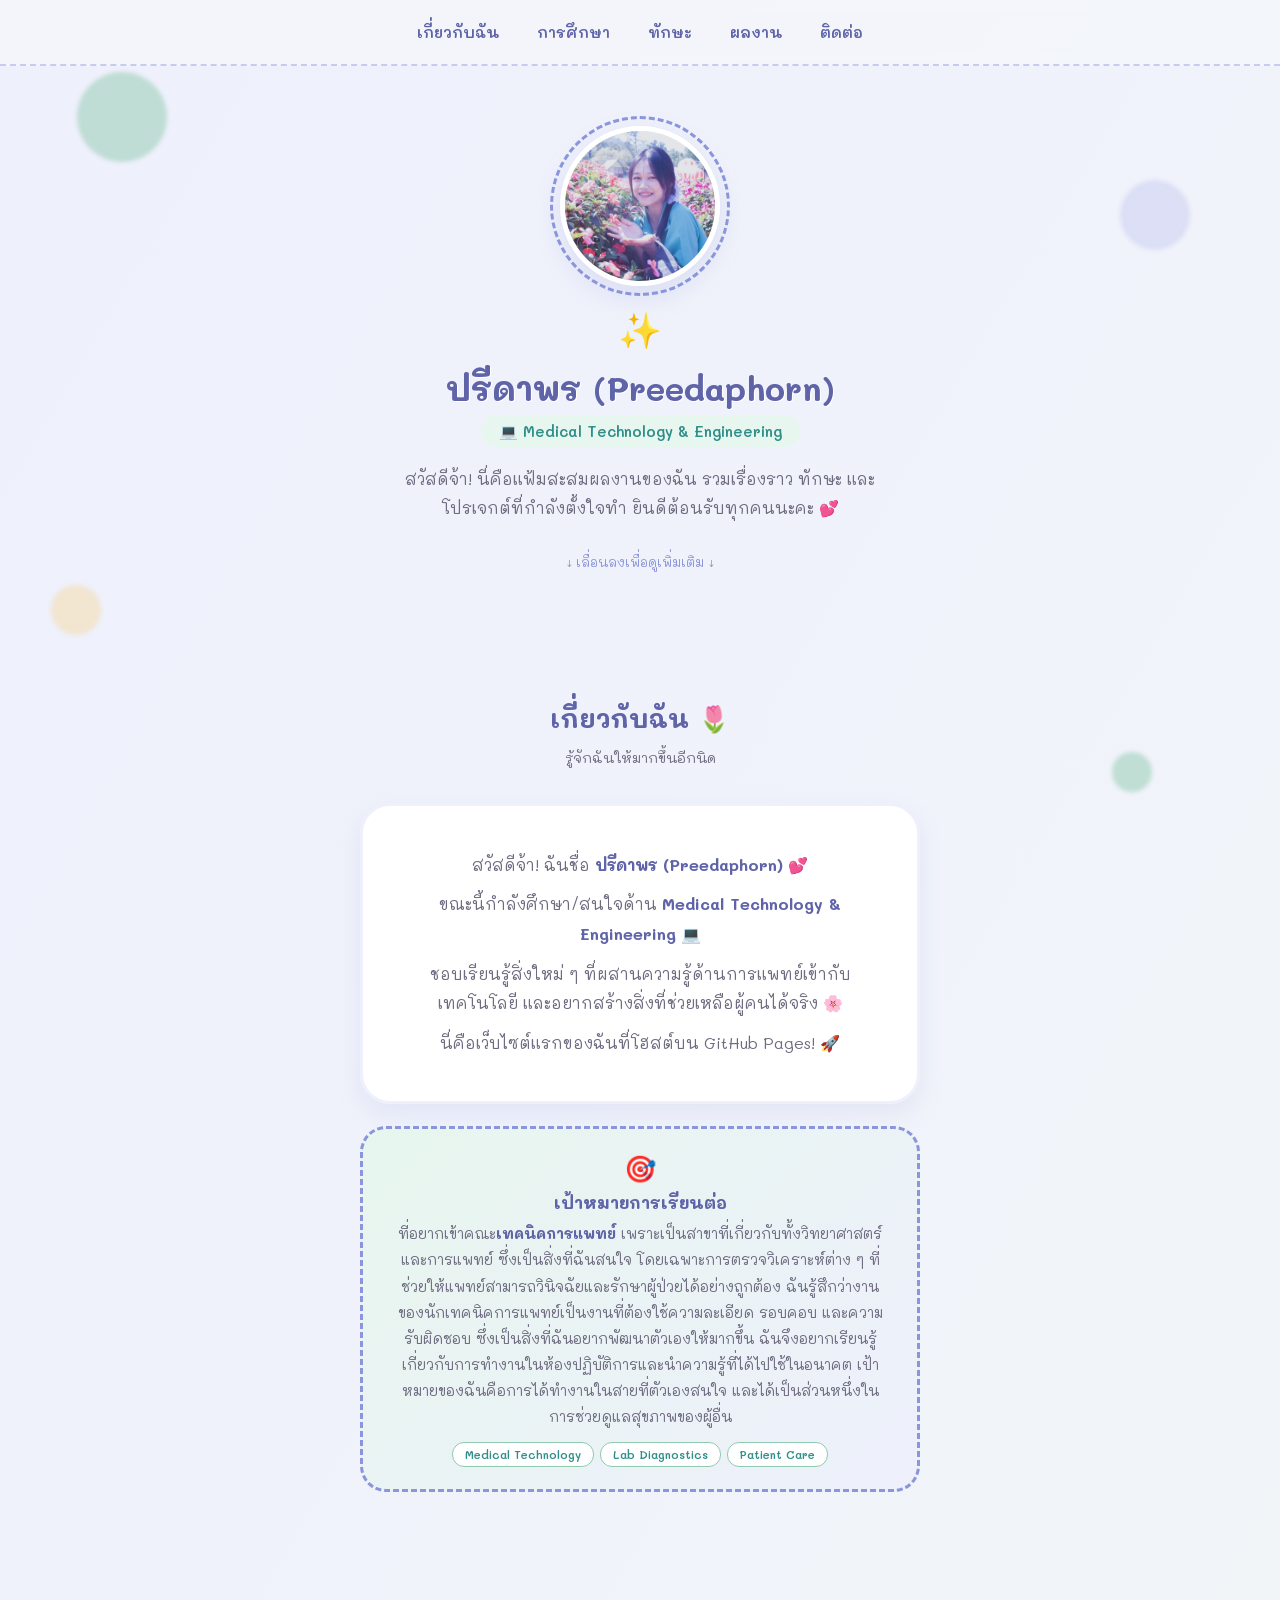
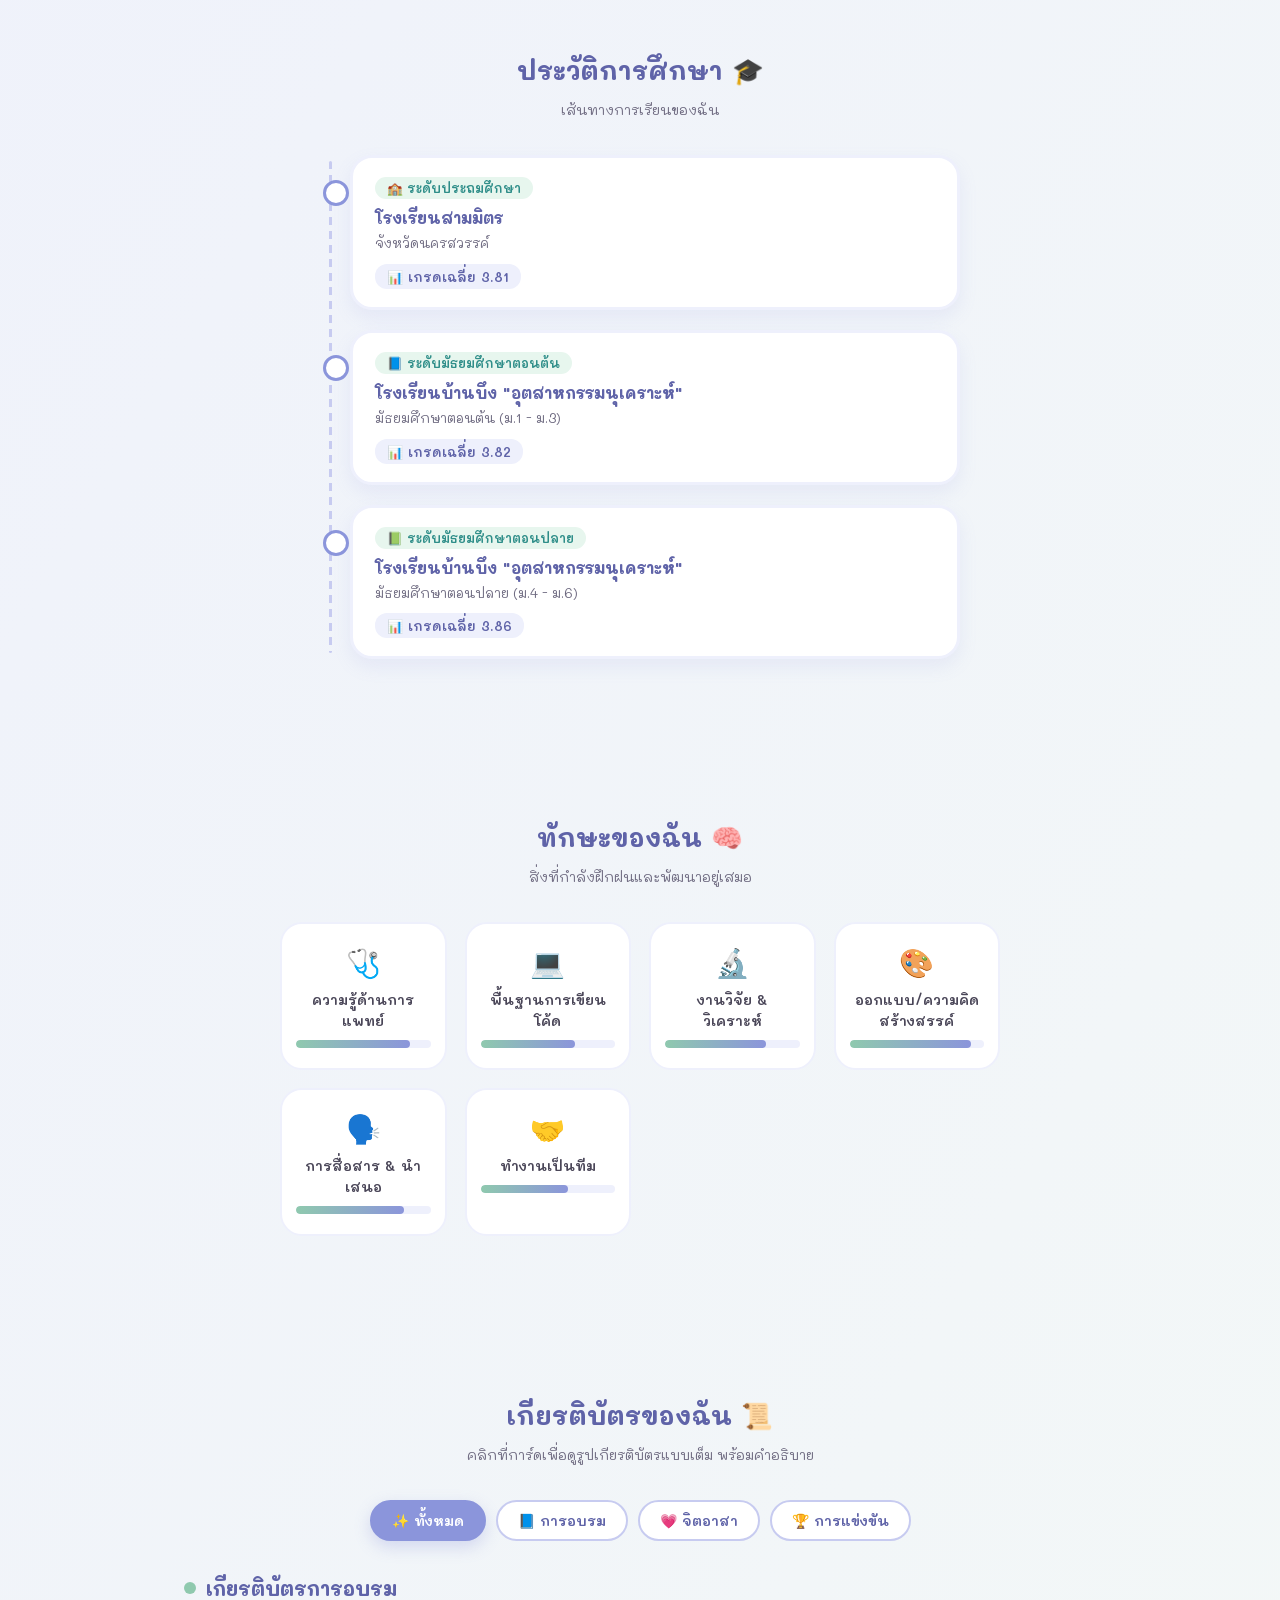
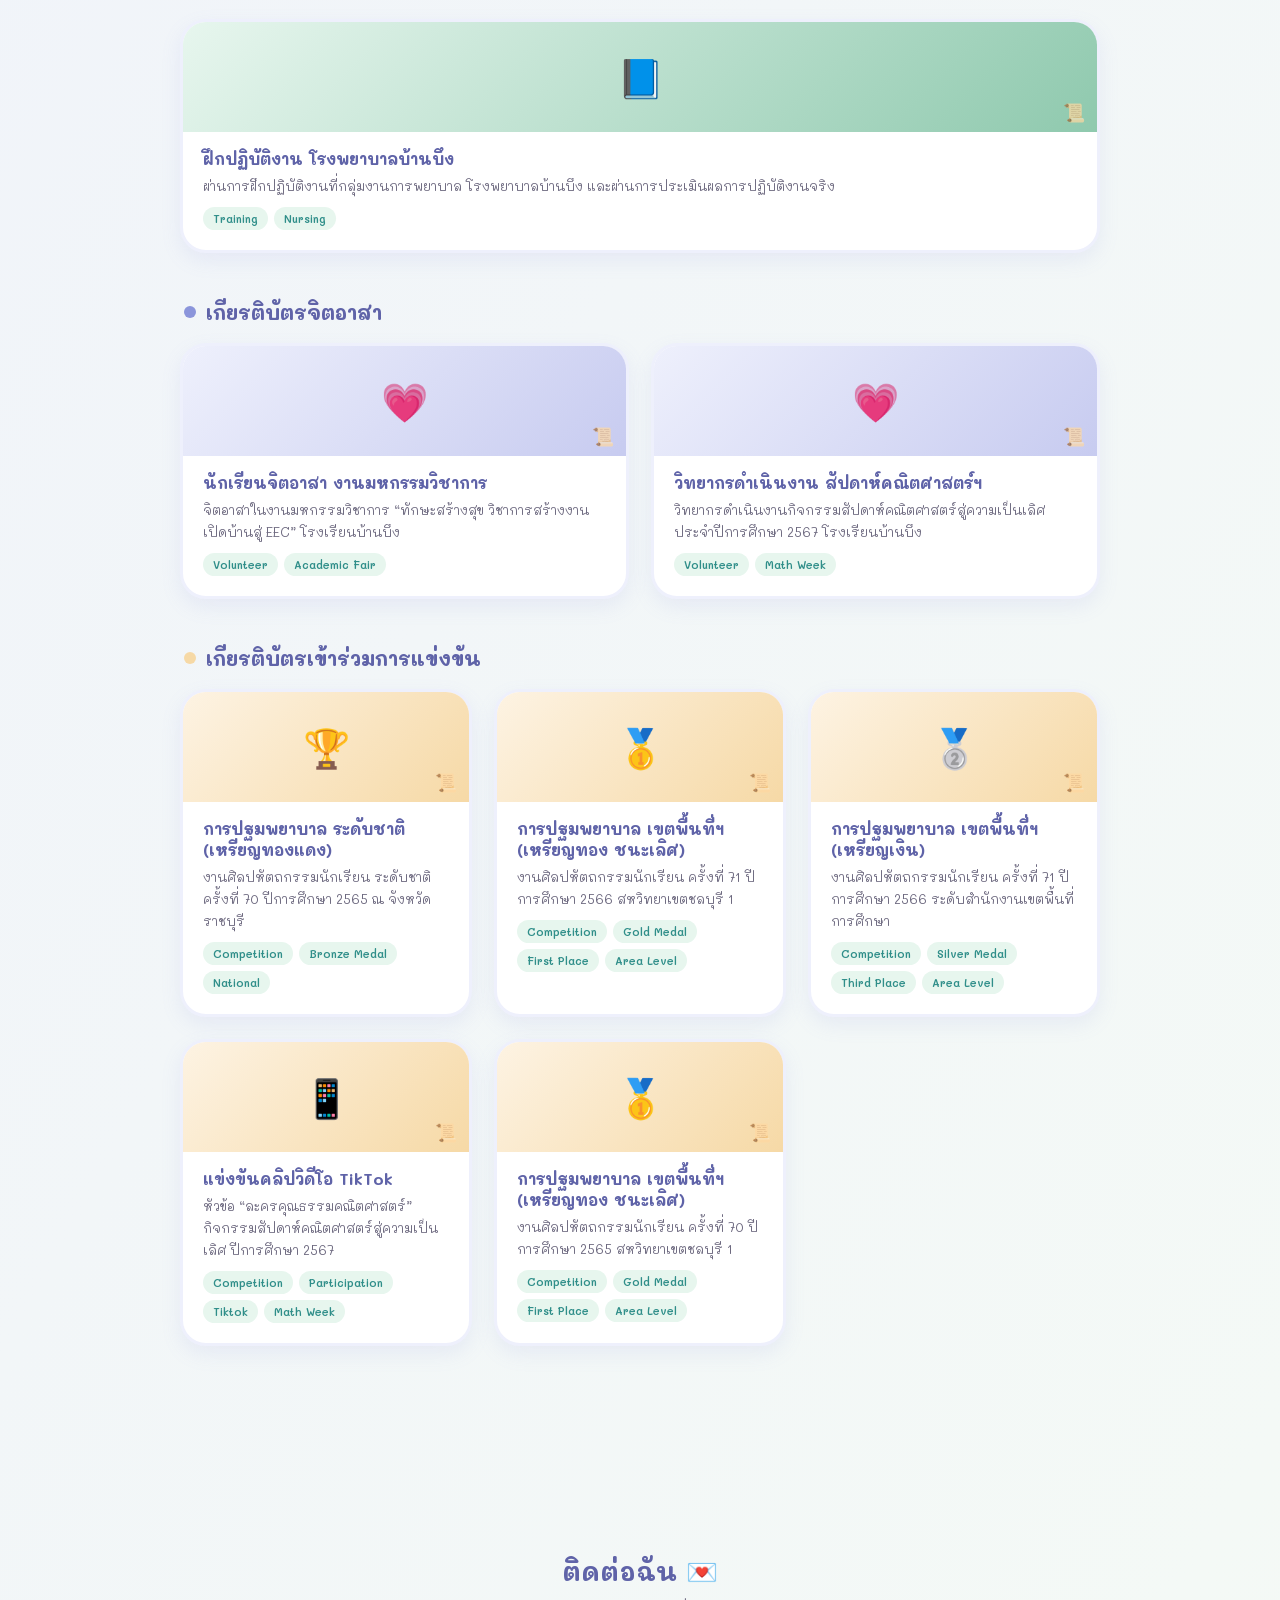
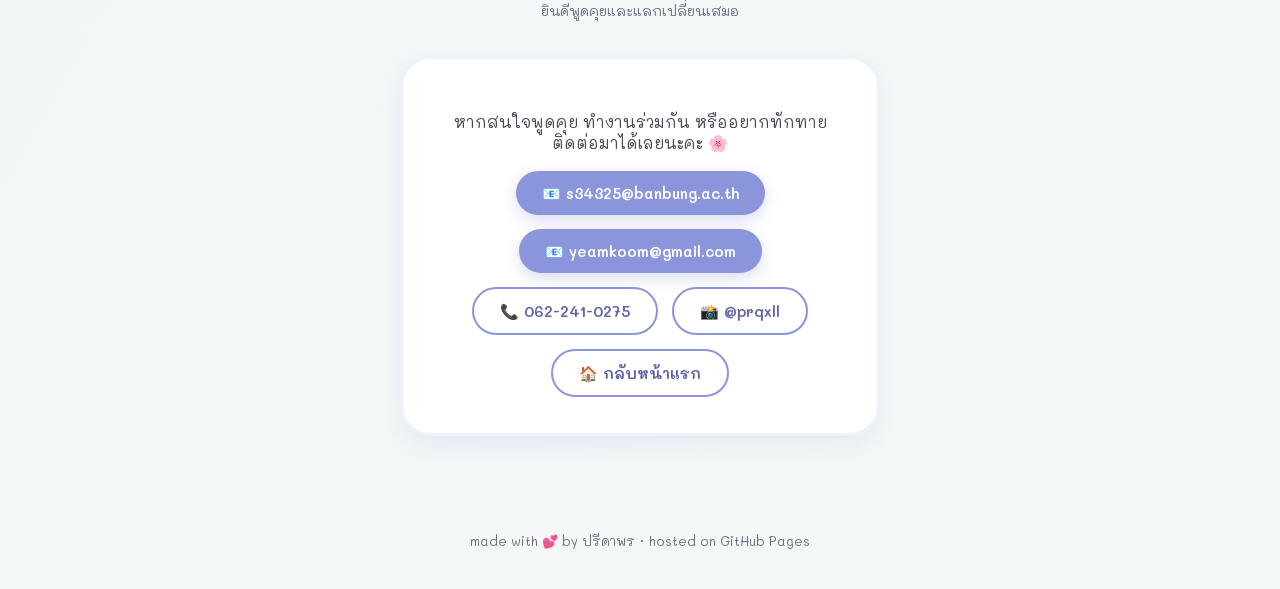
==== commit 41a4009a: "Update index.html" ====
--- a/index.html
+++ b/index.html
@@ -211,6 +211,98 @@
     }
     .about-card p { font-size: 16px; line-height: 1.85; color: var(--ink-soft); margin: 10px 0; }
     .about-card strong { color: var(--pink-deep); }
+
+    /* ---------- goal banner ---------- */
+    .goal-banner {
+        max-width: 560px;
+        margin: 22px auto 0;
+        background: linear-gradient(135deg, var(--mint-pale), var(--pink-pale));
+        border: 3px dashed var(--pink);
+        border-radius: 26px;
+        padding: 22px 26px;
+        text-align: center;
+    }
+    .goal-banner .goal-emoji { font-size: 26px; display: block; margin-bottom: 6px; }
+    .goal-banner h3 { margin: 0 0 8px; color: var(--pink-deep); font-size: 17px; }
+    .goal-banner p { margin: 0; font-size: 14.5px; line-height: 1.8; color: var(--ink-soft); }
+    .goal-banner .goal-tags { margin-top: 12px; display: flex; justify-content: center; gap: 6px; flex-wrap: wrap; }
+    .goal-banner .goal-tags span {
+        background: var(--paper);
+        color: #2F8E89;
+        font-size: 11.5px;
+        font-weight: 600;
+        padding: 4px 12px;
+        border-radius: 12px;
+        border: 1px solid var(--mint);
+    }
+
+    /* ---------- education timeline ---------- */
+    .edu-timeline {
+        max-width: 640px;
+        margin: 0 auto;
+        position: relative;
+        padding-left: 30px;
+    }
+    .edu-timeline::before {
+        content: "";
+        position: absolute;
+        left: 9px;
+        top: 6px;
+        bottom: 6px;
+        width: 3px;
+        background: repeating-linear-gradient(to bottom, var(--pink-mid) 0 8px, transparent 8px 14px);
+        border-radius: 3px;
+    }
+    .edu-item {
+        position: relative;
+        background: var(--paper);
+        border: 3px solid var(--pink-pale);
+        border-radius: 22px;
+        padding: 18px 22px;
+        margin-bottom: 20px;
+        box-shadow: 0 8px 18px rgba(139, 149, 219, 0.12);
+        transition: transform 0.25s ease, box-shadow 0.25s ease;
+    }
+    .edu-item:last-child { margin-bottom: 0; }
+    .edu-item:hover {
+        transform: translateX(4px);
+        box-shadow: 0 12px 22px rgba(139, 149, 219, 0.2);
+    }
+    .edu-item::before {
+        content: "";
+        position: absolute;
+        left: -30px;
+        top: 22px;
+        width: 20px;
+        height: 20px;
+        border-radius: 50%;
+        background: var(--paper);
+        border: 3px solid var(--pink);
+    }
+    .edu-item .edu-level {
+        display: inline-block;
+        background: var(--mint-pale);
+        color: #2F8E89;
+        font-weight: 600;
+        font-size: 12.5px;
+        padding: 3px 12px;
+        border-radius: 12px;
+        margin-bottom: 8px;
+    }
+    .edu-item h4 { margin: 0 0 4px; color: var(--pink-deep); font-size: 16px; }
+    .edu-item p { margin: 0; font-size: 13.5px; color: var(--ink-soft); line-height: 1.6; }
+    .edu-item .edu-gpa {
+        display: inline-flex;
+        align-items: center;
+        gap: 5px;
+        margin-top: 10px;
+        background: var(--pink-pale);
+        color: var(--pink-deep);
+        font-weight: 600;
+        font-size: 13px;
+        padding: 4px 12px;
+        border-radius: 12px;
+    }
 
     /* ---------- skills ---------- */
     .skills-grid {
@@ -519,6 +611,7 @@
 <div class="blob b4"></div>
 <nav>
     <a href="#about">เกี่ยวกับฉัน</a>
+    <a href="#education">การศึกษา</a>
     <a href="#skills">ทักษะ</a>
     <a href="#projects">ผลงาน</a>
     <a href="#contact">ติดต่อ</a>
@@ -547,6 +640,43 @@
         <p>ขณะนี้กำลังศึกษา/สนใจด้าน <strong>Medical Technology & Engineering</strong> 💻</p>
         <p>ชอบเรียนรู้สิ่งใหม่ ๆ ที่ผสานความรู้ด้านการแพทย์เข้ากับเทคโนโลยี และอยากสร้างสิ่งที่ช่วยเหลือผู้คนได้จริง 🌸</p>
         <p>นี่คือเว็บไซต์แรกของฉันที่โฮสต์บน GitHub Pages! 🚀</p>
+    </div>
+
+    <div class="goal-banner reveal">
+        <span class="goal-emoji">🎯</span>
+        <h3>เป้าหมายการเรียนต่อ</h3>
+        <p>ที่อยากเข้าคณะ<strong style="color:var(--pink-deep)">เทคนิคการแพทย์</strong> เพราะเป็นสาขาที่เกี่ยวกับทั้งวิทยาศาสตร์และการแพทย์ ซึ่งเป็นสิ่งที่ฉันสนใจ โดยเฉพาะการตรวจวิเคราะห์ต่าง ๆ ที่ช่วยให้แพทย์สามารถวินิจฉัยและรักษาผู้ป่วยได้อย่างถูกต้อง ฉันรู้สึกว่างานของนักเทคนิคการแพทย์เป็นงานที่ต้องใช้ความละเอียด รอบคอบ และความรับผิดชอบ ซึ่งเป็นสิ่งที่ฉันอยากพัฒนาตัวเองให้มากขึ้น ฉันจึงอยากเรียนรู้เกี่ยวกับการทำงานในห้องปฏิบัติการและนำความรู้ที่ได้ไปใช้ในอนาคต เป้าหมายของฉันคือการได้ทำงานในสายที่ตัวเองสนใจ และได้เป็นส่วนหนึ่งในการช่วยดูแลสุขภาพของผู้อื่น</p>
+        <div class="goal-tags">
+            <span>Medical Technology</span>
+            <span>Lab Diagnostics</span>
+            <span>Patient Care</span>
+        </div>
+    </div>
+</section>
+
+<section id="education">
+    <h2 class="section-title reveal">ประวัติการศึกษา 🎓</h2>
+    <p class="section-sub reveal">เส้นทางการเรียนของฉัน</p>
+
+    <div class="edu-timeline">
+        <div class="edu-item reveal">
+            <span class="edu-level">🏫 ระดับประถมศึกษา</span>
+            <h4>โรงเรียนสามมิตร</h4>
+            <p>จังหวัดนครสวรรค์</p>
+            <span class="edu-gpa">📊 เกรดเฉลี่ย 3.81</span>
+        </div>
+        <div class="edu-item reveal">
+            <span class="edu-level">📘 ระดับมัธยมศึกษาตอนต้น</span>
+            <h4>โรงเรียนบ้านบึง "อุตสาหกรรมนุเคราะห์"</h4>
+            <p>มัธยมศึกษาตอนต้น (ม.1 - ม.3)</p>
+            <span class="edu-gpa">📊 เกรดเฉลี่ย 3.82</span>
+        </div>
+        <div class="edu-item reveal">
+            <span class="edu-level">📗 ระดับมัธยมศึกษาตอนปลาย</span>
+            <h4>โรงเรียนบ้านบึง "อุตสาหกรรมนุเคราะห์"</h4>
+            <p>มัธยมศึกษาตอนปลาย (ม.4 - ม.6)</p>
+            <span class="edu-gpa">📊 เกรดเฉลี่ย 3.86</span>
+        </div>
     </div>
 </section>
 
@@ -744,7 +874,10 @@
     <div class="contact-card reveal">
         <p>หากสนใจพูดคุย ทำงานร่วมกัน หรืออยากทักทาย ติดต่อมาได้เลยนะคะ 🌸</p>
         <div class="contact-links">
-            <a href="mailto:your-email@example.com" class="btn">📧 อีเมล</a>
+            <a href="mailto:s34325@banbung.ac.th" class="btn">📧 s34325@banbung.ac.th</a>
+            <a href="mailto:yeamkoom@gmail.com" class="btn">📧 yeamkoom@gmail.com</a>
+            <a href="tel:0622410275" class="btn outline">📞 062-241-0275</a>
+            <a href="https://instagram.com/prqxll" target="_blank" rel="noopener" class="btn outline">📸 @prqxll</a>
             <a href="index.html" class="btn outline">🏠 กลับหน้าแรก</a>
         </div>
     </div>
@@ -819,3 +952,4 @@
 
 </body>
 </html>
+
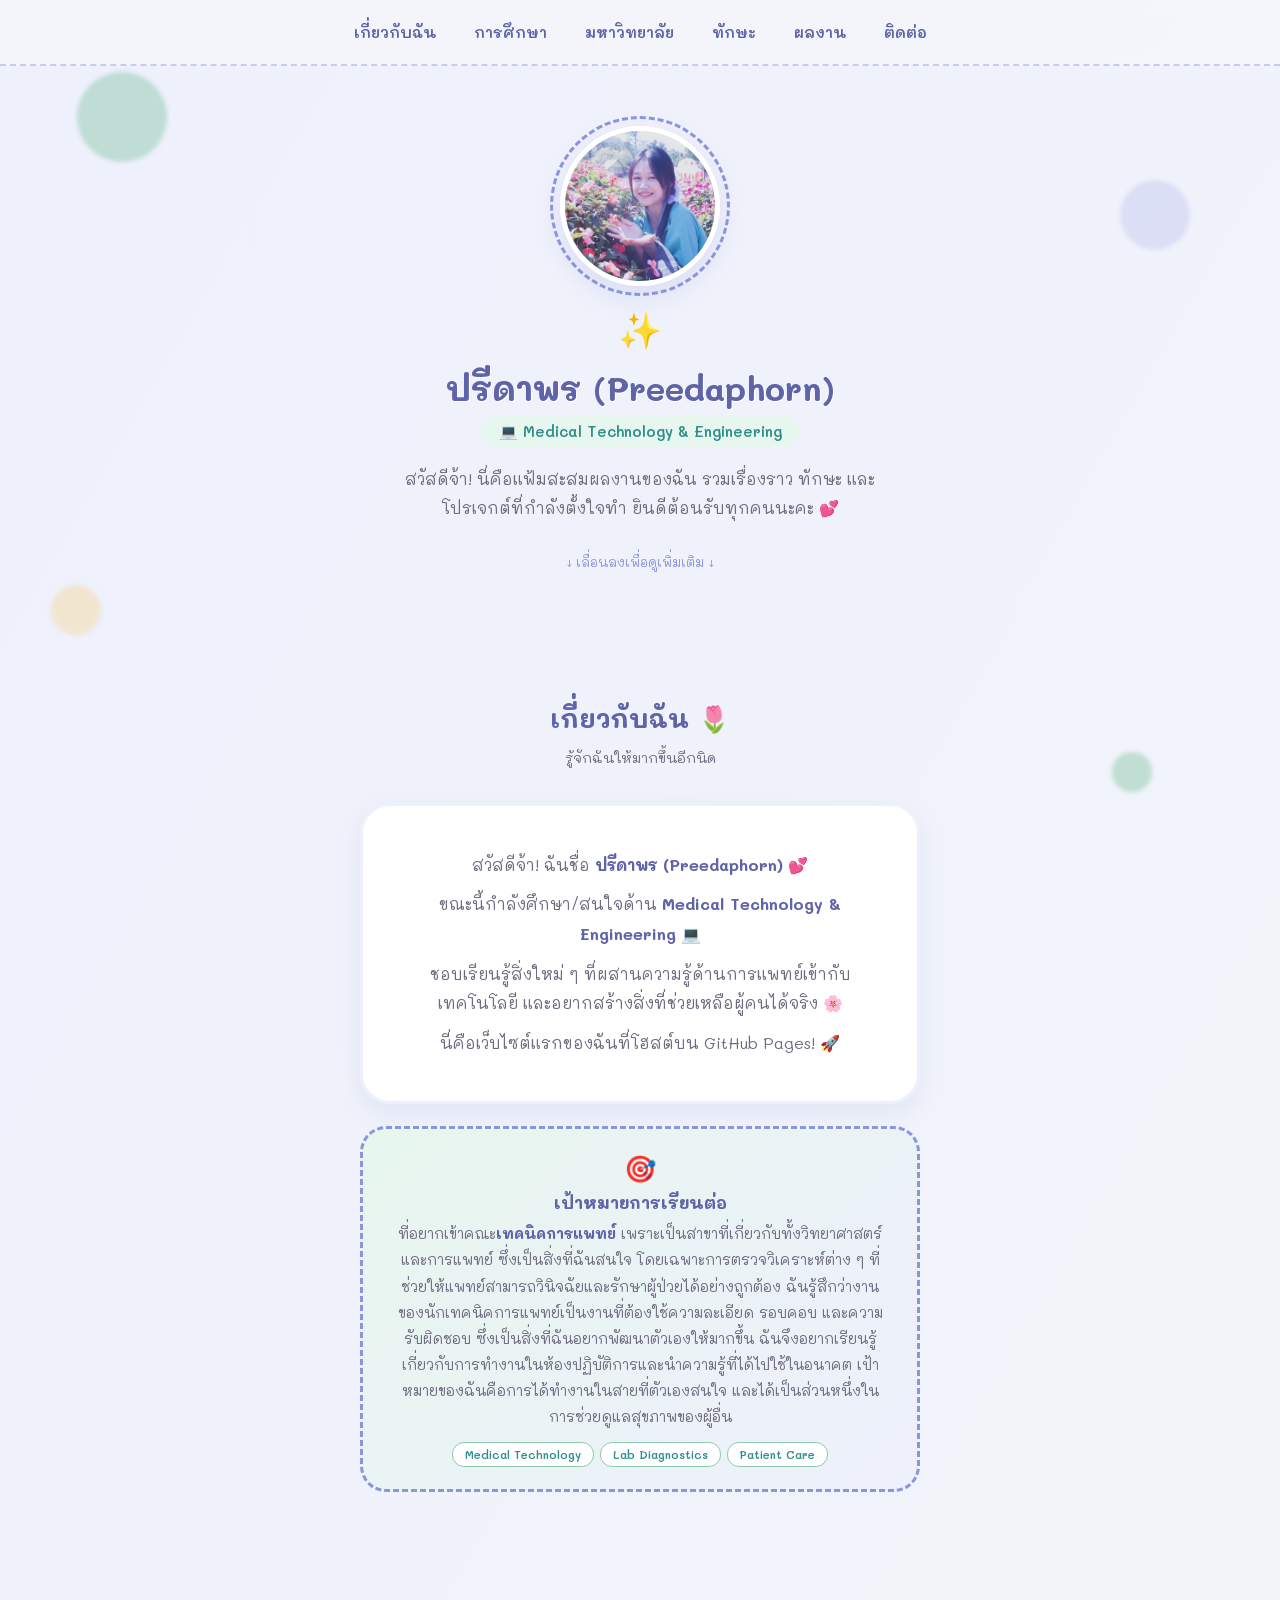
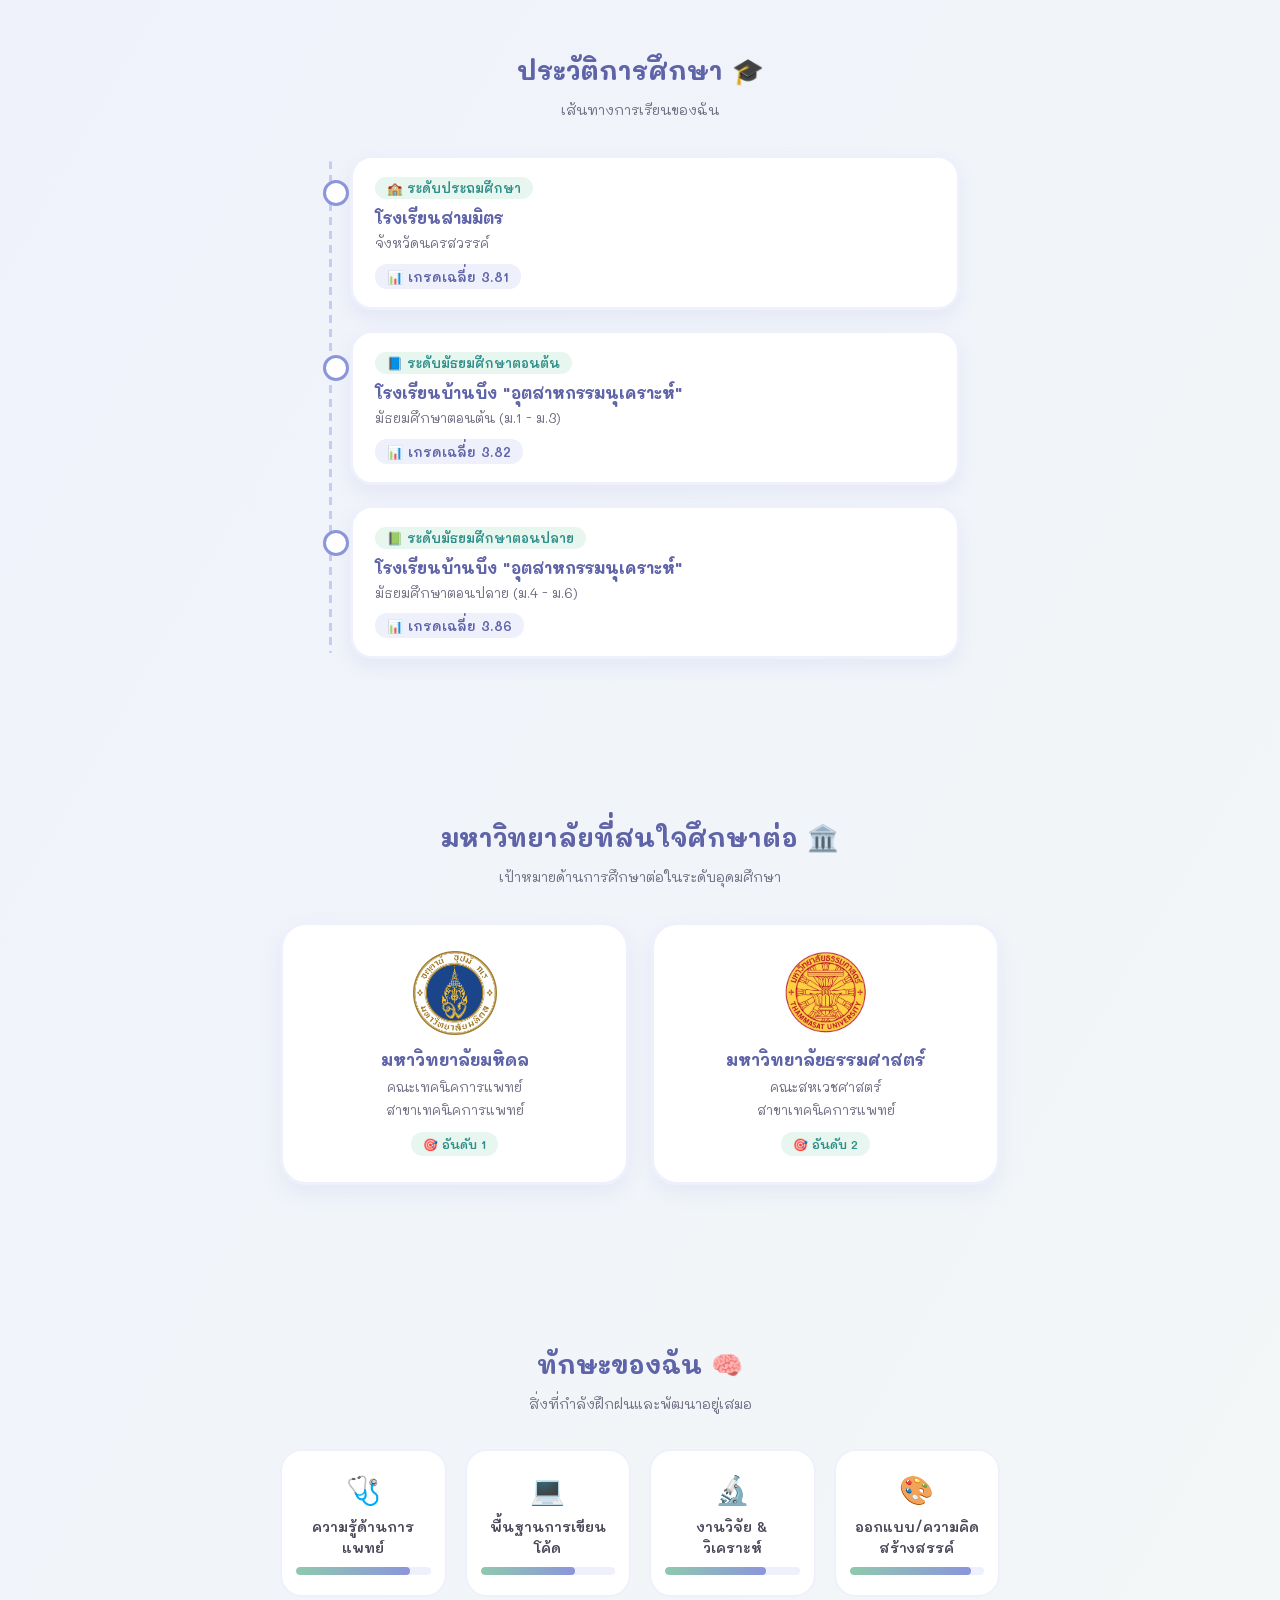
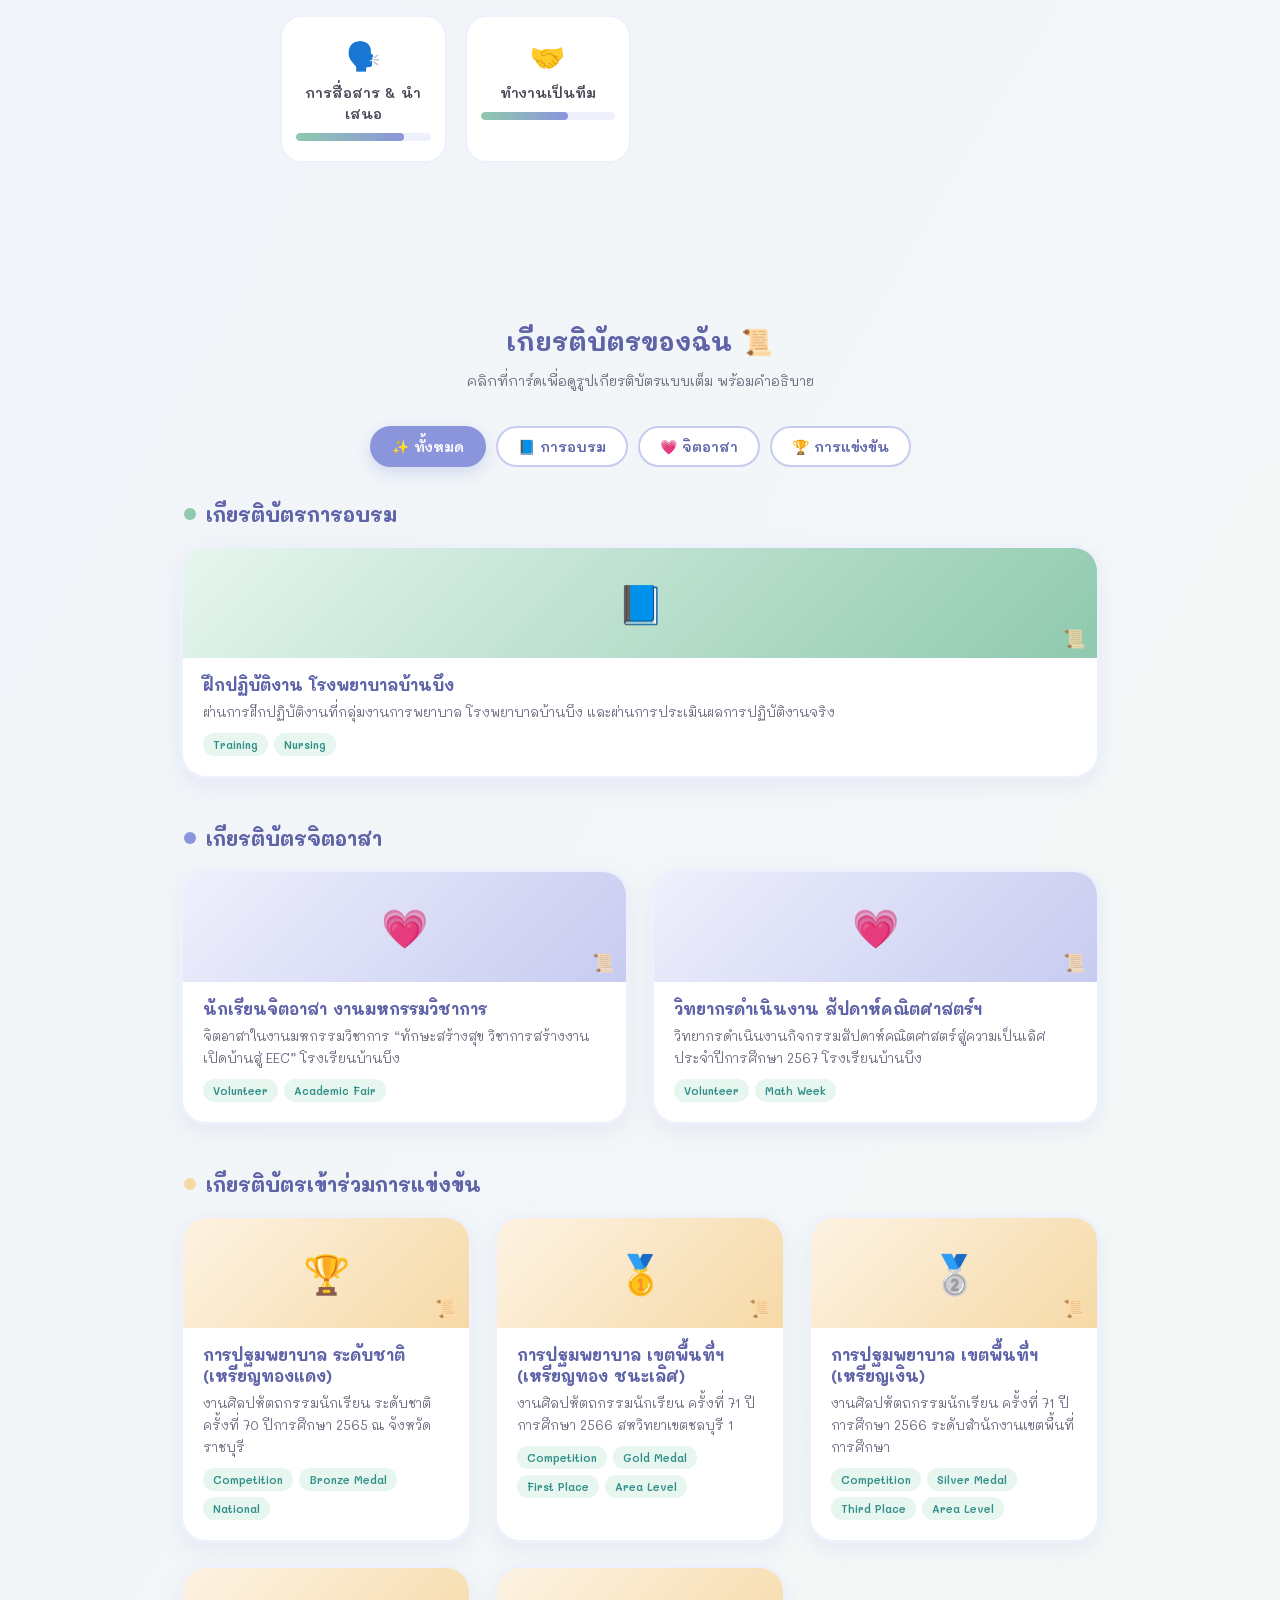
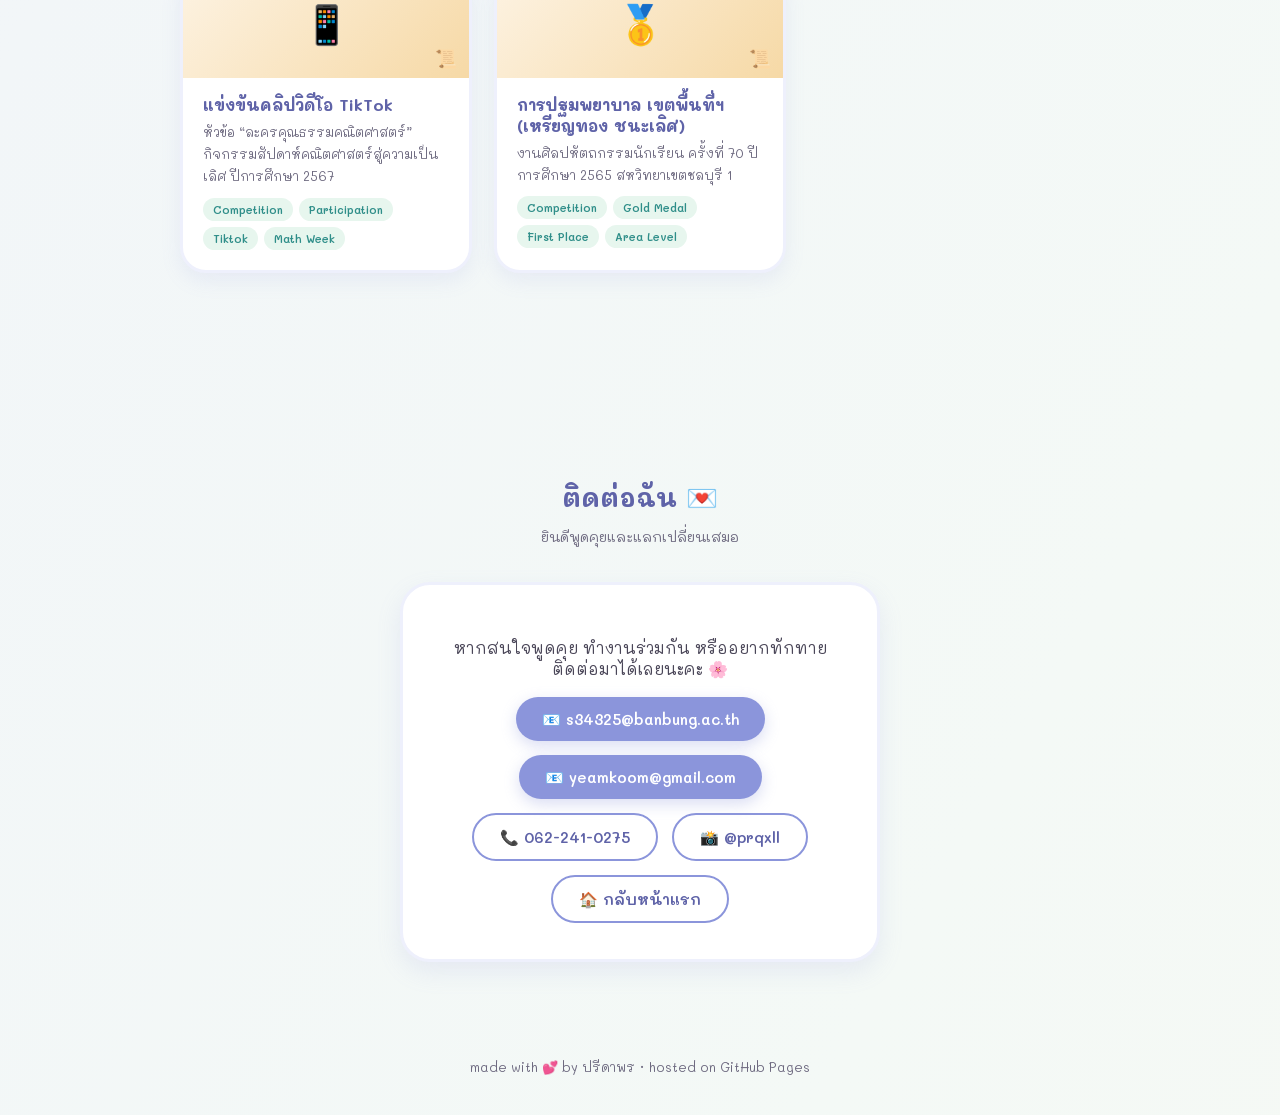
==== commit 6765c749: "Update index.html" ====
--- a/index.html
+++ b/index.html
@@ -234,6 +234,51 @@
         padding: 4px 12px;
         border-radius: 12px;
         border: 1px solid var(--mint);
+    }
+
+    /* ---------- university choices ---------- */
+    .uni-grid {
+        display: grid;
+        grid-template-columns: repeat(auto-fit, minmax(230px, 1fr));
+        gap: 22px;
+        max-width: 720px;
+        margin: 0 auto;
+    }
+    .uni-card {
+        background: var(--paper);
+        border: 3px solid var(--pink-pale);
+        border-radius: 26px;
+        padding: 26px 22px;
+        text-align: center;
+        box-shadow: 0 8px 20px rgba(139, 149, 219, 0.12);
+        transition: transform 0.3s ease, box-shadow 0.3s ease;
+    }
+    .uni-card:hover {
+        transform: translateY(-6px);
+        box-shadow: 0 16px 28px rgba(139, 149, 219, 0.2);
+    }
+    .uni-logo {
+        width: 84px;
+        height: 84px;
+        object-fit: contain;
+        margin: 0 auto 14px;
+        display: block;
+    }
+    .uni-card h4 { margin: 0 0 6px; color: var(--pink-deep); font-size: 16.5px; }
+    .uni-card .uni-faculty {
+        font-size: 13.5px;
+        color: var(--ink-soft);
+        line-height: 1.7;
+        margin: 0 0 10px;
+    }
+    .uni-card .uni-badge {
+        display: inline-block;
+        background: var(--mint-pale);
+        color: #2F8E89;
+        font-weight: 600;
+        font-size: 12px;
+        padding: 4px 12px;
+        border-radius: 12px;
     }
 
     /* ---------- education timeline ---------- */
@@ -612,6 +657,7 @@
 <nav>
     <a href="#about">เกี่ยวกับฉัน</a>
     <a href="#education">การศึกษา</a>
+    <a href="#universities">มหาวิทยาลัย</a>
     <a href="#skills">ทักษะ</a>
     <a href="#projects">ผลงาน</a>
     <a href="#contact">ติดต่อ</a>
@@ -676,6 +722,26 @@
             <h4>โรงเรียนบ้านบึง "อุตสาหกรรมนุเคราะห์"</h4>
             <p>มัธยมศึกษาตอนปลาย (ม.4 - ม.6)</p>
             <span class="edu-gpa">📊 เกรดเฉลี่ย 3.86</span>
+        </div>
+    </div>
+</section>
+
+<section id="universities">
+    <h2 class="section-title reveal">มหาวิทยาลัยที่สนใจศึกษาต่อ 🏛️</h2>
+    <p class="section-sub reveal">เป้าหมายด้านการศึกษาต่อในระดับอุดมศึกษา</p>
+
+    <div class="uni-grid">
+        <div class="uni-card reveal">
+            <img class="uni-logo" src="mahidol-logo.jpg" alt="มหาวิทยาลัยมหิดล">
+            <h4>มหาวิทยาลัยมหิดล</h4>
+            <p class="uni-faculty">คณะเทคนิคการแพทย์<br>สาขาเทคนิคการแพทย์</p>
+            <span class="uni-badge">🎯 อันดับ 1</span>
+        </div>
+        <div class="uni-card reveal">
+            <img class="uni-logo" src="thammasat-logo.jpg" alt="มหาวิทยาลัยธรรมศาสตร์">
+            <h4>มหาวิทยาลัยธรรมศาสตร์</h4>
+            <p class="uni-faculty">คณะสหเวชศาสตร์<br>สาขาเทคนิคการแพทย์</p>
+            <span class="uni-badge">🎯 อันดับ 2</span>
         </div>
     </div>
 </section>
@@ -952,4 +1018,3 @@
 
 </body>
 </html>
-
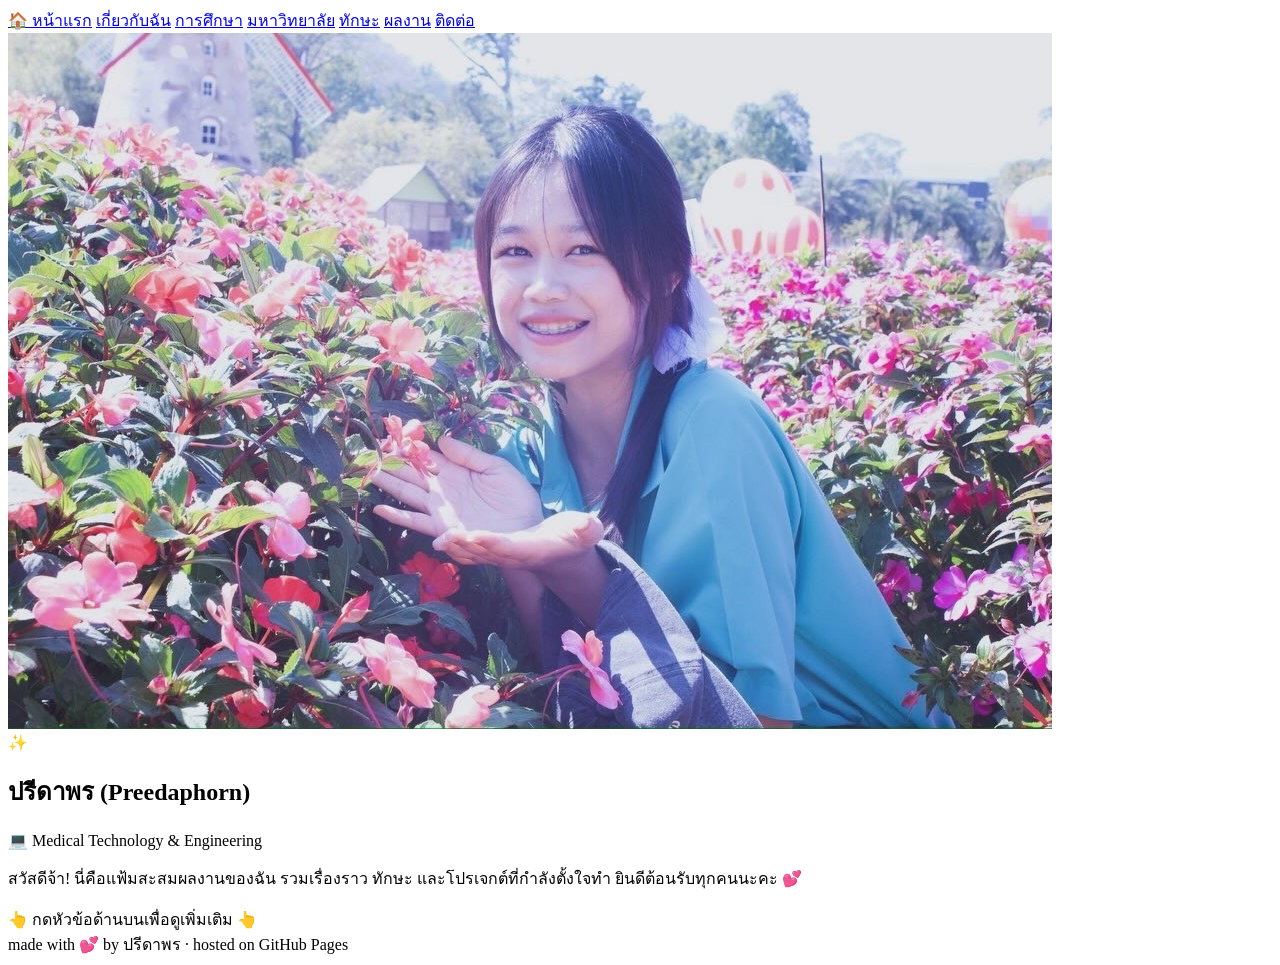
==== commit 1b6f8fe9: "Update index.html" ====
--- a/index.html
+++ b/index.html
@@ -8,645 +8,7 @@
 <link rel="preconnect" href="https://fonts.googleapis.com">
 <link rel="preconnect" href="https://fonts.gstatic.com" crossorigin>
 <link href="https://fonts.googleapis.com/css2?family=Mali:wght@400;600;700&display=swap" rel="stylesheet">
-
-<style>
-    :root{
-        --pink: #8B95DB;
-        --pink-deep: #5F63A8;
-        --pink-pale: #EEF0FC;
-        --pink-mid: #C7CBF0;
-        --mint: #8FC9AE;
-        --mint-pale: #E7F6EE;
-        --yellow: #F6D9A6;
-        --ink: #4A4658;
-        --ink-soft: #6E6A80;
-        --paper: #FFFFFF;
-    }
-
-    * { box-sizing: border-box; }
-
-    html { scroll-behavior: smooth; }
-
-    body {
-        font-family: 'Mali', cursive, sans-serif;
-        background: linear-gradient(120deg, #EEF0FC 0%, #F4F9F6 30%, #FBF6EC 60%, #EEF0FC 100%);
-        background-size: 300% 300%;
-        animation: bgShift 22s ease-in-out infinite;
-        color: var(--ink);
-        margin: 0;
-        overflow-x: hidden;
-    }
-    @keyframes bgShift {
-        0%, 100% { background-position: 0% 50%; }
-        50% { background-position: 100% 50%; }
-    }
-    @media (prefers-reduced-motion: reduce) {
-        body { animation: none; }
-    }
-
-    /* ---------- floating background blobs ---------- */
-    .blob {
-        position: fixed;
-        border-radius: 50%;
-        filter: blur(2px);
-        opacity: 0.5;
-        z-index: 0;
-        animation: float 9s ease-in-out infinite;
-    }
-    .blob.b1 { width: 90px; height: 90px; background: var(--mint); top: 8%; left: 6%; animation-duration: 10s; }
-    .blob.b2 { width: 50px; height: 50px; background: var(--yellow); top: 65%; left: 4%; animation-duration: 7s; animation-delay: 1s; }
-    .blob.b3 { width: 70px; height: 70px; background: var(--pink-mid); top: 20%; right: 7%; animation-duration: 8s; animation-delay: 0.5s; }
-    .blob.b4 { width: 40px; height: 40px; background: var(--mint); bottom: 12%; right: 10%; animation-duration: 11s; }
-    @keyframes float {
-        0%, 100% { transform: translateY(0) translateX(0) rotate(0deg); }
-        50% { transform: translateY(-24px) translateX(12px) rotate(10deg); }
-    }
-    @media (prefers-reduced-motion: reduce) {
-        .blob { animation: none; }
-    }
-    @media (max-width: 700px) {
-        .blob { display: none; }
-    }
-
-    section { position: relative; z-index: 1; padding: 70px 20px; }
-
-    /* ---------- nav ---------- */
-    nav {
-        position: sticky;
-        top: 0;
-        z-index: 10;
-        display: flex;
-        justify-content: center;
-        gap: 6px;
-        padding: 14px 10px;
-        background: rgba(244, 246, 251, 0.85);
-        backdrop-filter: blur(6px);
-        border-bottom: 2px dashed var(--pink-mid);
-        flex-wrap: wrap;
-    }
-    nav a {
-        text-decoration: none;
-        color: var(--pink-deep);
-        font-weight: 600;
-        font-size: 15px;
-        padding: 8px 16px;
-        border-radius: 20px;
-        transition: background 0.25s ease, transform 0.2s ease;
-    }
-    nav a:hover { background: var(--pink-pale); transform: translateY(-2px); }
-
-    /* ---------- hero ---------- */
-    .hero {
-        text-align: center;
-        padding-top: 60px;
-        padding-bottom: 40px;
-    }
-    .avatar-wrap {
-        position: relative;
-        width: 160px;
-        height: 160px;
-        margin: 0 auto 20px;
-    }
-    .avatar-ring {
-        position: absolute;
-        inset: -10px;
-        border: 3px dashed var(--pink);
-        border-radius: 50%;
-        animation: spin 16s linear infinite;
-    }
-    @keyframes spin { to { transform: rotate(360deg); } }
-    .avatar {
-        width: 100%;
-        height: 100%;
-        border-radius: 50%;
-        background: linear-gradient(160deg, var(--mint-pale), var(--pink-pale));
-        display: flex;
-        align-items: center;
-        justify-content: center;
-        overflow: hidden;
-        border: 5px solid #fff;
-        box-shadow: 0 10px 26px rgba(139, 149, 219, 0.22);
-    }
-    .avatar img {
-        width: 100%;
-        height: 100%;
-        object-fit: cover;
-    }
-    .icon-welcome { font-size: 2.2rem; animation: bounce 2.4s ease-in-out infinite; }
-    @keyframes bounce { 0%,100% { transform: translateY(0); } 50% { transform: translateY(-8px); } }
-
-    .hero h1 {
-        color: var(--pink-deep);
-        font-size: 2.1rem;
-        margin: 14px 0 6px;
-        text-shadow: 1px 1px 0 #fff;
-    }
-    .hero .role {
-        display: inline-block;
-        background: var(--mint-pale);
-        color: #2F8E89;
-        font-weight: 600;
-        padding: 6px 18px;
-        border-radius: 20px;
-        font-size: 15px;
-        margin-bottom: 18px;
-    }
-    .hero p.tag {
-        max-width: 480px;
-        margin: 0 auto;
-        font-size: 16px;
-        line-height: 1.8;
-        color: var(--ink-soft);
-    }
-
-    .scroll-hint {
-        margin-top: 30px;
-        font-size: 13px;
-        color: var(--pink);
-        animation: bounce 2s ease-in-out infinite;
-    }
-
-    /* ---------- reveal on scroll ---------- */
-    .reveal {
-        opacity: 0;
-        transform: translateY(24px);
-        transition: opacity 0.7s ease, transform 0.7s ease;
-    }
-    .reveal.in-view {
-        opacity: 1;
-        transform: translateY(0);
-    }
-
-    /* ---------- section headers ---------- */
-    .section-title {
-        text-align: center;
-        color: var(--pink-deep);
-        font-size: 1.6rem;
-        margin-bottom: 8px;
-    }
-    .section-sub {
-        text-align: center;
-        color: var(--ink-soft);
-        font-size: 14px;
-        margin-bottom: 36px;
-    }
-
-    .wrap { max-width: 920px; margin: 0 auto; }
-
-    /* ---------- about card ---------- */
-    .about-card {
-        background: var(--paper);
-        border-radius: 30px;
-        border: 3px solid var(--pink-pale);
-        box-shadow: 0 10px 25px rgba(139, 149, 219, 0.14);
-        padding: 34px 30px;
-        max-width: 560px;
-        margin: 0 auto;
-        text-align: center;
-        transition: transform 0.3s ease, box-shadow 0.3s ease;
-    }
-    .about-card:hover {
-        transform: translateY(-5px);
-        box-shadow: 0 15px 30px rgba(139, 149, 219, 0.22);
-    }
-    .about-card p { font-size: 16px; line-height: 1.85; color: var(--ink-soft); margin: 10px 0; }
-    .about-card strong { color: var(--pink-deep); }
-
-    /* ---------- goal banner ---------- */
-    .goal-banner {
-        max-width: 560px;
-        margin: 22px auto 0;
-        background: linear-gradient(135deg, var(--mint-pale), var(--pink-pale));
-        border: 3px dashed var(--pink);
-        border-radius: 26px;
-        padding: 22px 26px;
-        text-align: center;
-    }
-    .goal-banner .goal-emoji { font-size: 26px; display: block; margin-bottom: 6px; }
-    .goal-banner h3 { margin: 0 0 8px; color: var(--pink-deep); font-size: 17px; }
-    .goal-banner p { margin: 0; font-size: 14.5px; line-height: 1.8; color: var(--ink-soft); }
-    .goal-banner .goal-tags { margin-top: 12px; display: flex; justify-content: center; gap: 6px; flex-wrap: wrap; }
-    .goal-banner .goal-tags span {
-        background: var(--paper);
-        color: #2F8E89;
-        font-size: 11.5px;
-        font-weight: 600;
-        padding: 4px 12px;
-        border-radius: 12px;
-        border: 1px solid var(--mint);
-    }
-
-    /* ---------- university choices ---------- */
-    .uni-grid {
-        display: grid;
-        grid-template-columns: repeat(auto-fit, minmax(230px, 1fr));
-        gap: 22px;
-        max-width: 720px;
-        margin: 0 auto;
-    }
-    .uni-card {
-        background: var(--paper);
-        border: 3px solid var(--pink-pale);
-        border-radius: 26px;
-        padding: 26px 22px;
-        text-align: center;
-        box-shadow: 0 8px 20px rgba(139, 149, 219, 0.12);
-        transition: transform 0.3s ease, box-shadow 0.3s ease;
-    }
-    .uni-card:hover {
-        transform: translateY(-6px);
-        box-shadow: 0 16px 28px rgba(139, 149, 219, 0.2);
-    }
-    .uni-logo {
-        width: 84px;
-        height: 84px;
-        object-fit: contain;
-        margin: 0 auto 14px;
-        display: block;
-    }
-    .uni-card h4 { margin: 0 0 6px; color: var(--pink-deep); font-size: 16.5px; }
-    .uni-card .uni-faculty {
-        font-size: 13.5px;
-        color: var(--ink-soft);
-        line-height: 1.7;
-        margin: 0 0 10px;
-    }
-    .uni-card .uni-badge {
-        display: inline-block;
-        background: var(--mint-pale);
-        color: #2F8E89;
-        font-weight: 600;
-        font-size: 12px;
-        padding: 4px 12px;
-        border-radius: 12px;
-    }
-
-    /* ---------- education timeline ---------- */
-    .edu-timeline {
-        max-width: 640px;
-        margin: 0 auto;
-        position: relative;
-        padding-left: 30px;
-    }
-    .edu-timeline::before {
-        content: "";
-        position: absolute;
-        left: 9px;
-        top: 6px;
-        bottom: 6px;
-        width: 3px;
-        background: repeating-linear-gradient(to bottom, var(--pink-mid) 0 8px, transparent 8px 14px);
-        border-radius: 3px;
-    }
-    .edu-item {
-        position: relative;
-        background: var(--paper);
-        border: 3px solid var(--pink-pale);
-        border-radius: 22px;
-        padding: 18px 22px;
-        margin-bottom: 20px;
-        box-shadow: 0 8px 18px rgba(139, 149, 219, 0.12);
-        transition: transform 0.25s ease, box-shadow 0.25s ease;
-    }
-    .edu-item:last-child { margin-bottom: 0; }
-    .edu-item:hover {
-        transform: translateX(4px);
-        box-shadow: 0 12px 22px rgba(139, 149, 219, 0.2);
-    }
-    .edu-item::before {
-        content: "";
-        position: absolute;
-        left: -30px;
-        top: 22px;
-        width: 20px;
-        height: 20px;
-        border-radius: 50%;
-        background: var(--paper);
-        border: 3px solid var(--pink);
-    }
-    .edu-item .edu-level {
-        display: inline-block;
-        background: var(--mint-pale);
-        color: #2F8E89;
-        font-weight: 600;
-        font-size: 12.5px;
-        padding: 3px 12px;
-        border-radius: 12px;
-        margin-bottom: 8px;
-    }
-    .edu-item h4 { margin: 0 0 4px; color: var(--pink-deep); font-size: 16px; }
-    .edu-item p { margin: 0; font-size: 13.5px; color: var(--ink-soft); line-height: 1.6; }
-    .edu-item .edu-gpa {
-        display: inline-flex;
-        align-items: center;
-        gap: 5px;
-        margin-top: 10px;
-        background: var(--pink-pale);
-        color: var(--pink-deep);
-        font-weight: 600;
-        font-size: 13px;
-        padding: 4px 12px;
-        border-radius: 12px;
-    }
-
-    /* ---------- skills ---------- */
-    .skills-grid {
-        display: grid;
-        grid-template-columns: repeat(auto-fit, minmax(140px, 1fr));
-        gap: 18px;
-        max-width: 720px;
-        margin: 0 auto;
-    }
-    .skill-chip {
-        background: var(--paper);
-        border: 2px solid var(--pink-pale);
-        border-radius: 22px;
-        padding: 20px 14px;
-        text-align: center;
-        transition: transform 0.25s ease, border-color 0.25s ease, box-shadow 0.25s ease;
-    }
-    .skill-chip:hover {
-        transform: translateY(-6px) rotate(-1deg);
-        border-color: var(--pink);
-        box-shadow: 0 10px 20px rgba(139, 149, 219, 0.18);
-    }
-    .skill-chip .emoji { font-size: 28px; display: block; margin-bottom: 8px; }
-    .skill-chip .name { font-weight: 600; color: var(--ink); font-size: 14px; }
-    .skill-bar-bg {
-        background: var(--pink-pale);
-        border-radius: 10px;
-        height: 8px;
-        margin-top: 10px;
-        overflow: hidden;
-    }
-    .skill-bar-fill {
-        height: 100%;
-        background: linear-gradient(90deg, var(--mint), var(--pink));
-        border-radius: 10px;
-        width: 0%;
-        transition: width 1.2s ease;
-    }
-    .skill-chip.in-view .skill-bar-fill { width: var(--fill); }
-
-    /* ---------- certificates ---------- */
-    .cert-tabs {
-        display: flex;
-        justify-content: center;
-        gap: 10px;
-        flex-wrap: wrap;
-        margin-bottom: 34px;
-    }
-    .cert-tab {
-        border: 2px solid var(--pink-mid);
-        background: var(--paper);
-        color: var(--pink-deep);
-        font-family: 'Mali', cursive, sans-serif;
-        font-weight: 600;
-        font-size: 14px;
-        padding: 9px 20px;
-        border-radius: 22px;
-        cursor: pointer;
-        transition: all 0.25s ease;
-    }
-    .cert-tab:hover { transform: translateY(-2px); }
-    .cert-tab.active {
-        background: var(--pink);
-        border-color: var(--pink);
-        color: #fff;
-        box-shadow: 0 6px 16px rgba(139, 149, 219, 0.3);
-    }
-
-    .cert-group { margin-bottom: 46px; }
-    .cert-group-title {
-        display: flex;
-        align-items: center;
-        gap: 10px;
-        color: var(--pink-deep);
-        font-size: 1.25rem;
-        margin: 0 0 18px;
-        padding-left: 4px;
-    }
-    .cert-group-title .dot {
-        width: 12px;
-        height: 12px;
-        border-radius: 50%;
-        background: var(--mint);
-        display: inline-block;
-    }
-    .cert-group.cat-training .dot { background: var(--mint); }
-    .cert-group.cat-volunteer .dot { background: var(--pink); }
-    .cert-group.cat-competition .dot { background: var(--yellow); }
-
-    .projects-grid {
-        display: grid;
-        grid-template-columns: repeat(auto-fit, minmax(240px, 1fr));
-        gap: 22px;
-    }
-    .project-card {
-        background: var(--paper);
-        border-radius: 26px;
-        overflow: hidden;
-        border: 3px solid var(--pink-pale);
-        box-shadow: 0 8px 20px rgba(139, 149, 219, 0.12);
-        transition: transform 0.3s ease, box-shadow 0.3s ease;
-        position: relative;
-    }
-    .project-card:hover {
-        transform: translateY(-8px) scale(1.02);
-        box-shadow: 0 16px 30px rgba(139, 149, 219, 0.22);
-    }
-    .project-thumb {
-        height: 110px;
-        display: flex;
-        align-items: center;
-        justify-content: center;
-        font-size: 38px;
-        position: relative;
-    }
-    .project-thumb::after {
-        content: "📜";
-        position: absolute;
-        bottom: 8px;
-        right: 12px;
-        font-size: 18px;
-        opacity: 0.7;
-    }
-    .project-thumb.t1 { background: linear-gradient(135deg, var(--mint-pale), var(--mint)); }
-    .project-thumb.t2 { background: linear-gradient(135deg, var(--pink-pale), var(--pink-mid)); }
-    .project-thumb.t3 { background: linear-gradient(135deg, #FDF3E3, var(--yellow)); }
-    .project-body { padding: 16px 20px 20px; }
-    .project-body h3 { margin: 0 0 6px; color: var(--pink-deep); font-size: 16px; }
-    .project-body p { margin: 0 0 10px; font-size: 13px; color: var(--ink-soft); line-height: 1.7; }
-    .project-tags { display: flex; gap: 6px; flex-wrap: wrap; }
-    .project-tags span {
-        background: var(--mint-pale);
-        color: #2F8E89;
-        font-size: 11px;
-        font-weight: 600;
-        padding: 4px 10px;
-        border-radius: 12px;
-    }
-    .project-card[data-cat] { cursor: pointer; }
-    .project-card[data-cat]::before {
-        content: "🔍 คลิกดูเกียรติบัตร";
-        position: absolute;
-        top: 10px;
-        right: 10px;
-        background: rgba(255,255,255,0.9);
-        color: var(--pink-deep);
-        font-size: 11px;
-        font-weight: 600;
-        padding: 4px 10px;
-        border-radius: 12px;
-        opacity: 0;
-        transform: translateY(-4px);
-        transition: opacity 0.25s ease, transform 0.25s ease;
-        pointer-events: none;
-    }
-    .project-card[data-cat]:hover::before {
-        opacity: 1;
-        transform: translateY(0);
-    }
-
-    /* ---------- certificate modal ---------- */
-    .cert-modal {
-        display: none;
-        position: fixed;
-        inset: 0;
-        z-index: 100;
-        background: rgba(74, 70, 88, 0.55);
-        backdrop-filter: blur(3px);
-        align-items: center;
-        justify-content: center;
-        padding: 24px;
-        opacity: 0;
-        transition: opacity 0.25s ease;
-    }
-    .cert-modal.open {
-        display: flex;
-        opacity: 1;
-    }
-    .cert-modal-box {
-        background: var(--paper);
-        border-radius: 28px;
-        max-width: 520px;
-        width: 100%;
-        max-height: 88vh;
-        overflow-y: auto;
-        padding: 26px;
-        position: relative;
-        border: 3px solid var(--pink-pale);
-        box-shadow: 0 20px 50px rgba(74, 70, 88, 0.3);
-        transform: scale(0.92) translateY(10px);
-        transition: transform 0.28s ease;
-    }
-    .cert-modal.open .cert-modal-box {
-        transform: scale(1) translateY(0);
-    }
-    .cert-modal-close {
-        position: absolute;
-        top: 14px;
-        right: 16px;
-        background: var(--pink-pale);
-        color: var(--pink-deep);
-        border: none;
-        width: 32px;
-        height: 32px;
-        border-radius: 50%;
-        font-size: 18px;
-        line-height: 1;
-        cursor: pointer;
-        font-family: 'Mali', cursive, sans-serif;
-        transition: background 0.2s ease, transform 0.2s ease;
-    }
-    .cert-modal-close:hover {
-        background: var(--pink-mid);
-        transform: rotate(90deg);
-    }
-    .cert-modal-img {
-        width: 100%;
-        border-radius: 18px;
-        border: 3px solid var(--pink-pale);
-        margin-bottom: 18px;
-        display: block;
-        background: var(--pink-pale);
-    }
-    .cert-modal-badge {
-        display: inline-block;
-        background: var(--mint-pale);
-        color: #2F8E89;
-        font-size: 12px;
-        font-weight: 600;
-        padding: 4px 12px;
-        border-radius: 12px;
-        margin-bottom: 10px;
-    }
-    .cert-modal-box h3 {
-        color: var(--pink-deep);
-        margin: 0 0 10px;
-        font-size: 19px;
-    }
-    .cert-modal-box p {
-        color: var(--ink-soft);
-        font-size: 15px;
-        line-height: 1.8;
-        margin: 0;
-    }
-
-    /* ---------- contact ---------- */
-    .contact-card {
-        background: var(--paper);
-        border-radius: 30px;
-        border: 3px solid var(--pink-pale);
-        box-shadow: 0 10px 25px rgba(139, 149, 219, 0.14);
-        padding: 36px 30px;
-        max-width: 480px;
-        margin: 0 auto;
-        text-align: center;
-    }
-    .contact-links {
-        display: flex;
-        justify-content: center;
-        gap: 14px;
-        flex-wrap: wrap;
-        margin-top: 18px;
-    }
-    .btn {
-        display: inline-flex;
-        align-items: center;
-        gap: 8px;
-        background: var(--pink);
-        color: white;
-        padding: 12px 26px;
-        text-decoration: none;
-        border-radius: 25px;
-        font-weight: 600;
-        font-size: 15px;
-        box-shadow: 0 5px 15px rgba(139, 149, 219, 0.32);
-        transition: all 0.3s ease;
-    }
-    .btn:hover {
-        background: var(--pink-deep);
-        transform: translateY(-2px);
-        box-shadow: 0 8px 20px rgba(95, 99, 168, 0.35);
-    }
-    .btn.outline {
-        background: transparent;
-        color: var(--pink-deep);
-        border: 2px solid var(--pink);
-        box-shadow: none;
-    }
-    .btn.outline:hover { background: var(--pink-pale); }
-
-    footer {
-        text-align: center;
-        padding: 26px 20px 40px;
-        font-size: 13px;
-        color: var(--ink-soft);
-        position: relative;
-        z-index: 1;
-    }
-</style>
+<link rel="stylesheet" href="styles.css">
 </head>
 <body>
 
@@ -654,17 +16,18 @@
 <div class="blob b2"></div>
 <div class="blob b3"></div>
 <div class="blob b4"></div>
+
 <nav>
-    <a href="#about">เกี่ยวกับฉัน</a>
-    <a href="#education">การศึกษา</a>
-    <a href="#universities">มหาวิทยาลัย</a>
-    <a href="#skills">ทักษะ</a>
-    <a href="#projects">ผลงาน</a>
-    <a href="#contact">ติดต่อ</a>
+    <a href="index.html" class="active">🏠 หน้าแรก</a>
+    <a href="about.html">เกี่ยวกับฉัน</a>
+    <a href="education.html">การศึกษา</a>
+    <a href="universities.html">มหาวิทยาลัย</a>
+    <a href="skills.html">ทักษะ</a>
+    <a href="projects.html">ผลงาน</a>
+    <a href="contact.html">ติดต่อ</a>
 </nav>
 
-
-<section class="hero">
+<section class="hero page active" id="home">
     <div class="avatar-wrap">
         <div class="avatar-ring"></div>
         <div class="avatar"><img src="IMG_1743.jpeg" alt="ปรีดาพร"></div>
@@ -673,348 +36,13 @@
     <h1>ปรีดาพร (Preedaphorn)</h1>
     <span class="role">💻 Medical Technology & Engineering</span>
     <p class="tag">สวัสดีจ้า! นี่คือแฟ้มสะสมผลงานของฉัน รวมเรื่องราว ทักษะ และโปรเจกต์ที่กำลังตั้งใจทำ ยินดีต้อนรับทุกคนนะคะ 💕</p>
-    <div class="scroll-hint">↓ เลื่อนลงเพื่อดูเพิ่มเติม ↓</div>
-</section>
-
-<section id="about">
-    <h2 class="section-title reveal">เกี่ยวกับฉัน 🌷</h2>
-    
-
-    <p class="section-sub reveal">รู้จักฉันให้มากขึ้นอีกนิด</p>
-    <div class="about-card reveal">
-        <p>สวัสดีจ้า! ฉันชื่อ <strong>ปรีดาพร (Preedaphorn)</strong> 💕</p>
-        <p>ขณะนี้กำลังศึกษา/สนใจด้าน <strong>Medical Technology & Engineering</strong> 💻</p>
-        <p>ชอบเรียนรู้สิ่งใหม่ ๆ ที่ผสานความรู้ด้านการแพทย์เข้ากับเทคโนโลยี และอยากสร้างสิ่งที่ช่วยเหลือผู้คนได้จริง 🌸</p>
-        <p>นี่คือเว็บไซต์แรกของฉันที่โฮสต์บน GitHub Pages! 🚀</p>
-    </div>
-
-    <div class="goal-banner reveal">
-        <span class="goal-emoji">🎯</span>
-        <h3>เป้าหมายการเรียนต่อ</h3>
-        <p>ที่อยากเข้าคณะ<strong style="color:var(--pink-deep)">เทคนิคการแพทย์</strong> เพราะเป็นสาขาที่เกี่ยวกับทั้งวิทยาศาสตร์และการแพทย์ ซึ่งเป็นสิ่งที่ฉันสนใจ โดยเฉพาะการตรวจวิเคราะห์ต่าง ๆ ที่ช่วยให้แพทย์สามารถวินิจฉัยและรักษาผู้ป่วยได้อย่างถูกต้อง ฉันรู้สึกว่างานของนักเทคนิคการแพทย์เป็นงานที่ต้องใช้ความละเอียด รอบคอบ และความรับผิดชอบ ซึ่งเป็นสิ่งที่ฉันอยากพัฒนาตัวเองให้มากขึ้น ฉันจึงอยากเรียนรู้เกี่ยวกับการทำงานในห้องปฏิบัติการและนำความรู้ที่ได้ไปใช้ในอนาคต เป้าหมายของฉันคือการได้ทำงานในสายที่ตัวเองสนใจ และได้เป็นส่วนหนึ่งในการช่วยดูแลสุขภาพของผู้อื่น</p>
-        <div class="goal-tags">
-            <span>Medical Technology</span>
-            <span>Lab Diagnostics</span>
-            <span>Patient Care</span>
-        </div>
-    </div>
-</section>
-
-<section id="education">
-    <h2 class="section-title reveal">ประวัติการศึกษา 🎓</h2>
-    <p class="section-sub reveal">เส้นทางการเรียนของฉัน</p>
-
-    <div class="edu-timeline">
-        <div class="edu-item reveal">
-            <span class="edu-level">🏫 ระดับประถมศึกษา</span>
-            <h4>โรงเรียนสามมิตร</h4>
-            <p>จังหวัดนครสวรรค์</p>
-            <span class="edu-gpa">📊 เกรดเฉลี่ย 3.81</span>
-        </div>
-        <div class="edu-item reveal">
-            <span class="edu-level">📘 ระดับมัธยมศึกษาตอนต้น</span>
-            <h4>โรงเรียนบ้านบึง "อุตสาหกรรมนุเคราะห์"</h4>
-            <p>มัธยมศึกษาตอนต้น (ม.1 - ม.3)</p>
-            <span class="edu-gpa">📊 เกรดเฉลี่ย 3.82</span>
-        </div>
-        <div class="edu-item reveal">
-            <span class="edu-level">📗 ระดับมัธยมศึกษาตอนปลาย</span>
-            <h4>โรงเรียนบ้านบึง "อุตสาหกรรมนุเคราะห์"</h4>
-            <p>มัธยมศึกษาตอนปลาย (ม.4 - ม.6)</p>
-            <span class="edu-gpa">📊 เกรดเฉลี่ย 3.86</span>
-        </div>
-    </div>
-</section>
-
-<section id="universities">
-    <h2 class="section-title reveal">มหาวิทยาลัยที่สนใจศึกษาต่อ 🏛️</h2>
-    <p class="section-sub reveal">เป้าหมายด้านการศึกษาต่อในระดับอุดมศึกษา</p>
-
-    <div class="uni-grid">
-        <div class="uni-card reveal">
-            <img class="uni-logo" src="mahidol-logo.jpg" alt="มหาวิทยาลัยมหิดล">
-            <h4>มหาวิทยาลัยมหิดล</h4>
-            <p class="uni-faculty">คณะเทคนิคการแพทย์<br>สาขาเทคนิคการแพทย์</p>
-            <span class="uni-badge">🎯 อันดับ 1</span>
-        </div>
-        <div class="uni-card reveal">
-            <img class="uni-logo" src="thammasat-logo.jpg" alt="มหาวิทยาลัยธรรมศาสตร์">
-            <h4>มหาวิทยาลัยธรรมศาสตร์</h4>
-            <p class="uni-faculty">คณะสหเวชศาสตร์<br>สาขาเทคนิคการแพทย์</p>
-            <span class="uni-badge">🎯 อันดับ 2</span>
-        </div>
-    </div>
-</section>
-
-<section id="skills">
-    <h2 class="section-title reveal">ทักษะของฉัน 🧠</h2>
-    <p class="section-sub reveal">สิ่งที่กำลังฝึกฝนและพัฒนาอยู่เสมอ</p>
-    <div class="skills-grid">
-        <div class="skill-chip reveal" style="--fill:85%">
-            <span class="emoji">🩺</span>
-            <span class="name">ความรู้ด้านการแพทย์</span>
-            <div class="skill-bar-bg"><div class="skill-bar-fill"></div></div>
-        </div>
-        <div class="skill-chip reveal" style="--fill:70%">
-            <span class="emoji">💻</span>
-            <span class="name">พื้นฐานการเขียนโค้ด</span>
-            <div class="skill-bar-bg"><div class="skill-bar-fill"></div></div>
-        </div>
-        <div class="skill-chip reveal" style="--fill:75%">
-            <span class="emoji">🔬</span>
-            <span class="name">งานวิจัย & วิเคราะห์</span>
-            <div class="skill-bar-bg"><div class="skill-bar-fill"></div></div>
-        </div>
-        <div class="skill-chip reveal" style="--fill:90%">
-            <span class="emoji">🎨</span>
-            <span class="name">ออกแบบ/ความคิดสร้างสรรค์</span>
-            <div class="skill-bar-bg"><div class="skill-bar-fill"></div></div>
-        </div>
-        <div class="skill-chip reveal" style="--fill:80%">
-            <span class="emoji">🗣️</span>
-            <span class="name">การสื่อสาร & นำเสนอ</span>
-            <div class="skill-bar-bg"><div class="skill-bar-fill"></div></div>
-        </div>
-        <div class="skill-chip reveal" style="--fill:65%">
-            <span class="emoji">🤝</span>
-            <span class="name">ทำงานเป็นทีม</span>
-            <div class="skill-bar-bg"><div class="skill-bar-fill"></div></div>
-        </div>
-    </div>
-</section>
-
-<section id="projects">
-    <h2 class="section-title reveal">เกียรติบัตรของฉัน 📜</h2>
-    <p class="section-sub reveal">คลิกที่การ์ดเพื่อดูรูปเกียรติบัตรแบบเต็ม พร้อมคำอธิบาย</p>
-
-    <div class="cert-tabs reveal">
-        <button class="cert-tab active" data-filter="all">✨ ทั้งหมด</button>
-        <button class="cert-tab" data-filter="training">📘 การอบรม</button>
-        <button class="cert-tab" data-filter="volunteer">💗 จิตอาสา</button>
-        <button class="cert-tab" data-filter="competition">🏆 การแข่งขัน</button>
-    </div>
-
-    <div class="wrap">
-
-        <div class="cert-group cat-training" data-group="training">
-            <h3 class="cert-group-title reveal"><span class="dot"></span> เกียรติบัตรการอบรม</h3>
-            <div class="projects-grid">
-                <div class="project-card reveal" data-cat="training"
-                     data-img="training-1.jpg"
-                     data-badge="📘 เกียรติบัตรการอบรม"
-                     data-title="ฝึกปฏิบัติงาน กลุ่มงานการพยาบาล โรงพยาบาลบ้านบึง"
-                     data-desc="หนังสือรับรองว่า นางสาวปรีดาพร แย้มคุ้ม ได้ผ่านการฝึกปฏิบัติงานที่กลุ่มงานการพยาบาล โรงพยาบาลบ้านบึง ซึ่งเป็นโรงพยาบาลของรัฐบาล ระหว่างวันที่ 1, 5-8 พฤษภาคม 2569 และผ่านการประเมินผลการปฏิบัติงานจริง ออกให้ ณ วันที่ 14 พฤษภาคม พ.ศ. 2569 โดยผู้อำนวยการโรงพยาบาลบ้านบึง">
-                    <div class="project-thumb t1">📘</div>
-                    <div class="project-body">
-                        <h3>ฝึกปฏิบัติงาน โรงพยาบาลบ้านบึง</h3>
-                        <p>ผ่านการฝึกปฏิบัติงานที่กลุ่มงานการพยาบาล โรงพยาบาลบ้านบึง และผ่านการประเมินผลการปฏิบัติงานจริง</p>
-                        <div class="project-tags"><span>Training</span><span>Nursing</span></div>
-                    </div>
-                </div>
-            </div>
-        </div>
-
-        <div class="cert-group cat-volunteer" data-group="volunteer">
-            <h3 class="cert-group-title reveal"><span class="dot"></span> เกียรติบัตรจิตอาสา</h3>
-            <div class="projects-grid">
-                <div class="project-card reveal" data-cat="volunteer"
-                     data-img="volunteer-1.jpg"
-                     data-badge="💗 เกียรติบัตรจิตอาสา"
-                     data-title="นักเรียนจิตอาสา งานมหกรรมวิชาการ"
-                     data-desc="โรงเรียนบ้านบึง “อุตสาหกรรมนุเคราะห์” มอบเกียรติบัตรฉบับนี้ไว้เพื่อแสดงว่า นางสาวปรีดาพร แย้มคุ้ม เป็นนักเรียนจิตอาสาในงานมหกรรมวิชาการ “ทักษะสร้างสุข วิชาการสร้างงาน เปิดบ้านสู่ EEC” ให้ไว้ ณ วันที่ 20 กุมภาพันธ์ 2568">
-                    <div class="project-thumb t2">💗</div>
-                    <div class="project-body">
-                        <h3>นักเรียนจิตอาสา งานมหกรรมวิชาการ</h3>
-                        <p>จิตอาสาในงานมหกรรมวิชาการ “ทักษะสร้างสุข วิชาการสร้างงาน เปิดบ้านสู่ EEC” โรงเรียนบ้านบึง</p>
-                        <div class="project-tags"><span>Volunteer</span><span>Academic Fair</span></div>
-                    </div>
-                </div>
-                <div class="project-card reveal" data-cat="volunteer"
-                     data-img="volunteer-2.jpg"
-                     data-badge="💗 เกียรติบัตรจิตอาสา"
-                     data-title="วิทยากรดำเนินงาน สัปดาห์คณิตศาสตร์สู่ความเป็นเลิศ"
-                     data-desc="โรงเรียนบ้านบึง “อุตสาหกรรมนุเคราะห์” มอบเกียรติบัตรฉบับนี้ไว้เพื่อแสดงว่า นางสาวปรีดาพร แย้มคุ้ม เป็นวิทยากรดำเนินงานกิจกรรมสัปดาห์คณิตศาสตร์สู่ความเป็นเลิศ ประจำปีการศึกษา 2567 วันที่ 23-25 กรกฎาคม พ.ศ. 2567 ให้ไว้ ณ วันที่ 25 กรกฎาคม พ.ศ. 2567">
-                    <div class="project-thumb t2">💗</div>
-                    <div class="project-body">
-                        <h3>วิทยากรดำเนินงาน สัปดาห์คณิตศาสตร์ฯ</h3>
-                        <p>วิทยากรดำเนินงานกิจกรรมสัปดาห์คณิตศาสตร์สู่ความเป็นเลิศ ประจำปีการศึกษา 2567 โรงเรียนบ้านบึง</p>
-                        <div class="project-tags"><span>Volunteer</span><span>Math Week</span></div>
-                    </div>
-                </div>
-            </div>
-        </div>
-
-        <div class="cert-group cat-competition" data-group="competition">
-            <h3 class="cert-group-title reveal"><span class="dot"></span> เกียรติบัตรเข้าร่วมการแข่งขัน</h3>
-            <div class="projects-grid">
-                
-                <!-- รางวัลที่ 1: งานศิลปหัตถกรรมนักเรียน ระดับชาติ ครั้งที่ 70 (เหรียญทองแดง) -->
-                <div class="project-card reveal" data-cat="competition"
-                     data-img="IMG_1741.jpeg"
-                     data-badge="🏆 การแข่งขันระดับชาติ"
-                     data-title="งานศิลปหัตถกรรมนักเรียน ระดับชาติ ครั้งที่ 70 (เหรียญทองแดง)"
-                     data-desc="สำนักงานคณะกรรมการการศึกษาขั้นพื้นฐาน กระทรวงศึกษาธิการ ขอมอบเกียรติบัตรฉบับนี้ไว้เพื่อแสดงว่า เด็กหญิงปรีดาพร แย้มคุ้ม โรงเรียนบ้านบึง “อุตสาหกรรมนุเคราะห์” ได้รับรางวัลระดับเหรียญทองแดง กิจกรรม การแข่งขันการปฐมพยาบาล ระดับชั้น ม.1 - ม.3 งานศิลปหัตถกรรมนักเรียน ระดับชาติ ครั้งที่ 70 ปีการศึกษา 2565 ภาคกลางและภาคตะวันออก ณ จังหวัดราชบุรี ระหว่างวันที่ 25-27 มกราคม พุทธศักราช 2566 ลงนามโดย นายอัมพะ พินะสา (เลขาธิการคณะกรรมการการศึกษาขั้นพื้นฐาน)">
-                    <div class="project-thumb t3">🏆</div>
-                    <div class="project-body">
-                        <h3>การปฐมพยาบาล ระดับชาติ (เหรียญทองแดง)</h3>
-                        <p>งานศิลปหัตถกรรมนักเรียน ระดับชาติ ครั้งที่ 70 ปีการศึกษา 2565 ณ จังหวัดราชบุรี</p>
-                        <div class="project-tags"><span>Competition</span><span>Bronze Medal</span><span>National</span></div>
-                    </div>
-                </div>
-
-                <!-- รางวัลที่ 2: งานศิลปหัตถกรรมนักเรียน ครั้งที่ 71 ระดับเขตพื้นที่ (เหรียญทอง ชนะเลิศ) -->
-                <div class="project-card reveal" data-cat="competition"
-                     data-img="IMG_1742.jpeg"
-                     data-badge="🏆 การแข่งขันระดับเขตพื้นที่"
-                     data-title="งานศิลปหัตถกรรมนักเรียน ครั้งที่ 71 (เหรียญทอง ชนะเลิศ)"
-                     data-desc="สำนักงานเขตพื้นที่การศึกษามัธยมศึกษาชลบุรี ระยอง สหวิทยาเขตชลบุรี 1 ขอมอบเกียรติบัตรฉบับนี้ไว้เพื่อแสดงว่า เด็กหญิงปรีดาพร แย้มคุ้ม โรงเรียนบ้านบึง “อุตสาหกรรมนุเคราะห์” ได้รับรางวัลระดับเหรียญทอง ชนะเลิศ กิจกรรม การแข่งขันการปฐมพยาบาล ระดับชั้น ม.1 - ม.3 งานศิลปหัตถกรรมนักเรียน ครั้งที่ 71 ปีการศึกษา 2566 ระดับเขตพื้นที่การศึกษา สหวิทยาเขตชลบุรี 1 ระหว่างวันที่ 13-16 พฤศจิกายน พ.ศ. 2566 ณ สหวิทยาเขตชลบุรี 1 ลงนามโดย นางสาวรุ่งทิพย์ พรหมศิริ (ผู้อำนวยการโรงเรียนชลราษฎรอำรุง ประธานสหวิทยาเขตชลบุรี 1)">
-                    <div class="project-thumb t3">🥇</div>
-                    <div class="project-body">
-                        <h3>การปฐมพยาบาล เขตพื้นที่ฯ (เหรียญทอง ชนะเลิศ)</h3>
-                        <p>งานศิลปหัตถกรรมนักเรียน ครั้งที่ 71 ปีการศึกษา 2566 สหวิทยาเขตชลบุรี 1</p>
-                        <div class="project-tags"><span>Competition</span><span>Gold Medal</span><span>First Place</span><span>Area Level</span></div>
-                    </div>
-                </div>
-
-                <!-- รางวัลที่ 3: งานศิลปหัตถกรรมนักเรียน ครั้งที่ 71 ระดับเขตพื้นที่ (เหรียญเงิน รองชนะเลิศอันดับที่ 2) -->
-                <div class="project-card reveal" data-cat="competition"
-                     data-img="IMG_1739.jpeg"
-                     data-badge="🏆 การแข่งขันระดับเขตพื้นที่"
-                     data-title="งานศิลปหัตถกรรมนักเรียน ครั้งที่ 71 (เหรียญเงิน รองชนะเลิศอันดับ 2)"
-                     data-desc="สำนักงานเขตพื้นที่การศึกษามัธยมศึกษาชลบุรี ระยอง ขอมอบเกียรติบัตรฉบับนี้ไว้เพื่อแสดงว่า เด็กหญิงปรีดาพร แย้มคุ้ม โรงเรียนบ้านบึง “อุตสาหกรรมนุเคราะห์” ได้รับรางวัลระดับเหรียญเงิน รองชนะเลิศอันดับที่ 2 กิจกรรม การแข่งขันการปฐมพยาบาล ระดับชั้น ม.1 - ม.3 งานศิลปหัตถกรรมนักเรียน ครั้งที่ 71 ปีการศึกษา 2566 ระดับเขตพื้นที่การศึกษา ระหว่างวันที่ 24-26 มกราคม พุทธศักราช 2567 ลงนามโดย นางนิสา บรรจงการ (ผู้อำนวยการสำนักงานเขตพื้นที่การศึกษามัธยมศึกษาชลบุรี ระยอง)">
-                    <div class="project-thumb t3">🥈</div>
-                    <div class="project-body">
-                        <h3>การปฐมพยาบาล เขตพื้นที่ฯ (เหรียญเงิน)</h3>
-                        <p>งานศิลปหัตถกรรมนักเรียน ครั้งที่ 71 ปีการศึกษา 2566 ระดับสำนักงานเขตพื้นที่การศึกษา</p>
-                        <div class="project-tags"><span>Competition</span><span>Silver Medal</span><span>Third Place</span><span>Area Level</span></div>
-                    </div>
-                </div>
-
-                <!-- รางวัลที่ 4: แข่งขันคลิปวิดีโอ TikTok หัวข้อ "ละครคุณธรรมคณิตศาสตร์" -->
-                <div class="project-card reveal" data-cat="competition"
-                     data-img="IMG_1738.jpeg"
-                     data-badge="🏆 การแข่งขันภายในโรงเรียน"
-                     data-title="แข่งขันคลิปวิดีโอ TikTok “ละครคุณธรรมคณิตศาสตร์”"
-                     data-desc="โรงเรียนบ้านบึง “อุตสาหกรรมนุเคราะห์” มอบเกียรติบัตรฉบับนี้ไว้เพื่อแสดงว่า นางสาวปรีดาพร แย้มคุ้ม ได้เข้าร่วมการแข่งขัน คลิปวิดีโอ TikTok หัวข้อ “ละครคุณธรรมคณิตศาสตร์” เนื่องในกิจกรรมสัปดาห์คณิตศาสตร์สู่ความเป็นเลิศ ประจำปีการศึกษา 2567 ให้ไว้ ณ วันที่ 25 กรกฎาคม พ.ศ. 2567 ลงนามโดย นายเอกบรรจง บุญผ่อง (ผู้อำนวยการโรงเรียนบ้านบึง “อุตสาหกรรมนุเคราะห์”)">
-                    <div class="project-thumb t3">📱</div>
-                    <div class="project-body">
-                        <h3>แข่งขันคลิปวิดีโอ TikTok</h3>
-                        <p>หัวข้อ “ละครคุณธรรมคณิตศาสตร์” กิจกรรมสัปดาห์คณิตศาสตร์สู่ความเป็นเลิศ ปีการศึกษา 2567</p>
-                        <div class="project-tags"><span>Competition</span><span>Participation</span><span>Tiktok</span><span>Math Week</span></div>
-                    </div>
-                </div>
-
-                <!-- รางวัลที่ 5: งานศิลปหัตถกรรมนักเรียน ครั้งที่ 70 ระดับเขตพื้นที่ (เหรียญทอง ชนะเลิศ) -->
-                <div class="project-card reveal" data-cat="competition"
-                     data-img="IMG_1740.jpeg"
-                     data-badge="🏆 การแข่งขันระดับเขตพื้นที่"
-                     data-title="งานศิลปหัตถกรรมนักเรียน ครั้งที่ 70 (เหรียญทอง ชนะเลิศ)"
-                     data-desc="สำนักงานเขตพื้นที่การศึกษามัธยมศึกษาชลบุรี ระยอง สหวิทยาเขตชลบุรี 1 ขอมอบเกียรติบัตรฉบับนี้ไว้เพื่อแสดงว่า เด็กหญิงปรีดาพร แย้มคุ้ม โรงเรียนบ้านบึง “อุตสาหกรรมนุเคราะห์” ได้รับรางวัลระดับเหรียญทอง ชนะเลิศ กิจกรรม การแข่งขันการปฐมพยาบาล ระดับชั้น ม.1 - ม.3 งานศิลปหัตถกรรมนักเรียน ครั้งที่ 70 ปีการศึกษา 2565 ระดับเขตพื้นที่การศึกษา สหวิทยาเขตชลบุรี 1 ระหว่างวันที่ 14-16 ธันวาคม พ.ศ. 2565 ณ สหวิทยาเขตชลบุรี 1 ลงนามโดย นางสาวรุ่งทิพย์ พรหมศิริ (ผู้อำนวยการโรงเรียนชลราษฎรอำรุง ประธานสหวิทยาเขตชลบุรี 1)">
-                    <div class="project-thumb t3">🥇</div>
-                    <div class="project-body">
-                        <h3>การปฐมพยาบาล เขตพื้นที่ฯ (เหรียญทอง ชนะเลิศ)</h3>
-                        <p>งานศิลปหัตถกรรมนักเรียน ครั้งที่ 70 ปีการศึกษา 2565 สหวิทยาเขตชลบุรี 1</p>
-                        <div class="project-tags"><span>Competition</span><span>Gold Medal</span><span>First Place</span><span>Area Level</span></div>
-                    </div>
-                </div>
-
-            </div>
-        </div>
-
-    </div>
-</section>
-
-<div class="cert-modal" id="certModal">
-    <div class="cert-modal-box">
-        <button class="cert-modal-close" id="certModalClose">&times;</button>
-        <img class="cert-modal-img" id="certModalImg" src="" alt="เกียรติบัตร">
-        <span class="cert-modal-badge" id="certModalBadge"></span>
-        <h3 id="certModalTitle"></h3>
-        <p id="certModalDesc"></p>
-    </div>
-</div>
-
-<section id="contact">
-    <h2 class="section-title reveal">ติดต่อฉัน 💌</h2>
-    <p class="section-sub reveal">ยินดีพูดคุยและแลกเปลี่ยนเสมอ</p>
-    <div class="contact-card reveal">
-        <p>หากสนใจพูดคุย ทำงานร่วมกัน หรืออยากทักทาย ติดต่อมาได้เลยนะคะ 🌸</p>
-        <div class="contact-links">
-            <a href="mailto:s34325@banbung.ac.th" class="btn">📧 s34325@banbung.ac.th</a>
-            <a href="mailto:yeamkoom@gmail.com" class="btn">📧 yeamkoom@gmail.com</a>
-            <a href="tel:0622410275" class="btn outline">📞 062-241-0275</a>
-            <a href="https://instagram.com/prqxll" target="_blank" rel="noopener" class="btn outline">📸 @prqxll</a>
-            <a href="index.html" class="btn outline">🏠 กลับหน้าแรก</a>
-        </div>
-    </div>
+    <div class="scroll-hint">👆 กดหัวข้อด้านบนเพื่อดูเพิ่มเติม 👆</div>
 </section>
 
 <footer>
     made with 💕 by ปรีดาพร &middot; hosted on GitHub Pages
 </footer>
 
-<script>
-    const revealEls = document.querySelectorAll('.reveal');
-    const observer = new IntersectionObserver((entries) => {
-        entries.forEach(entry => {
-            if (entry.isIntersecting) {
-                entry.target.classList.add('in-view');
-            }
-        });
-    }, { threshold: 0.15 });
-    revealEls.forEach(el => observer.observe(el));
-
-    // certificate category filter
-    const tabs = document.querySelectorAll('.cert-tab');
-    const groups = document.querySelectorAll('.cert-group');
-    tabs.forEach(tab => {
-        tab.addEventListener('click', () => {
-            tabs.forEach(t => t.classList.remove('active'));
-            tab.classList.add('active');
-            const filter = tab.dataset.filter;
-            groups.forEach(group => {
-                if (filter === 'all' || group.dataset.group === filter) {
-                    group.style.display = '';
-                } else {
-                    group.style.display = 'none';
-                }
-            });
-        });
-    });
-
-    // certificate click-to-view modal
-    const certModal = document.getElementById('certModal');
-    const certModalImg = document.getElementById('certModalImg');
-    const certModalBadge = document.getElementById('certModalBadge');
-    const certModalTitle = document.getElementById('certModalTitle');
-    const certModalDesc = document.getElementById('certModalDesc');
-    const certModalClose = document.getElementById('certModalClose');
-
-    document.querySelectorAll('.project-card[data-cat]').forEach(card => {
-        card.addEventListener('click', () => {
-            certModalImg.src = card.dataset.img;
-            certModalImg.alt = card.dataset.title || 'เกียรติบัตร';
-            certModalBadge.textContent = card.dataset.badge || '';
-            certModalTitle.textContent = card.dataset.title || '';
-            certModalDesc.textContent = card.dataset.desc || '';
-            certModal.classList.add('open');
-            document.body.style.overflow = 'hidden';
-        });
-    });
-
-    // ปิด Modal เมื่อคลิกปุ่มกากบาท พื้นหลัง หรือกด ESC
-    function closeCertModal() {
-        certModal.classList.remove('open');
-        document.body.style.overflow = '';
-    }
-    certModalClose.addEventListener('click', closeCertModal);
-    certModal.addEventListener('click', (e) => {
-        if (e.target === certModal) closeCertModal();
-    });
-    document.addEventListener('keydown', (e) => {
-        if (e.key === 'Escape') closeCertModal();
-    });
-</script>
-
+<script src="common.js"></script>
 </body>
 </html>
